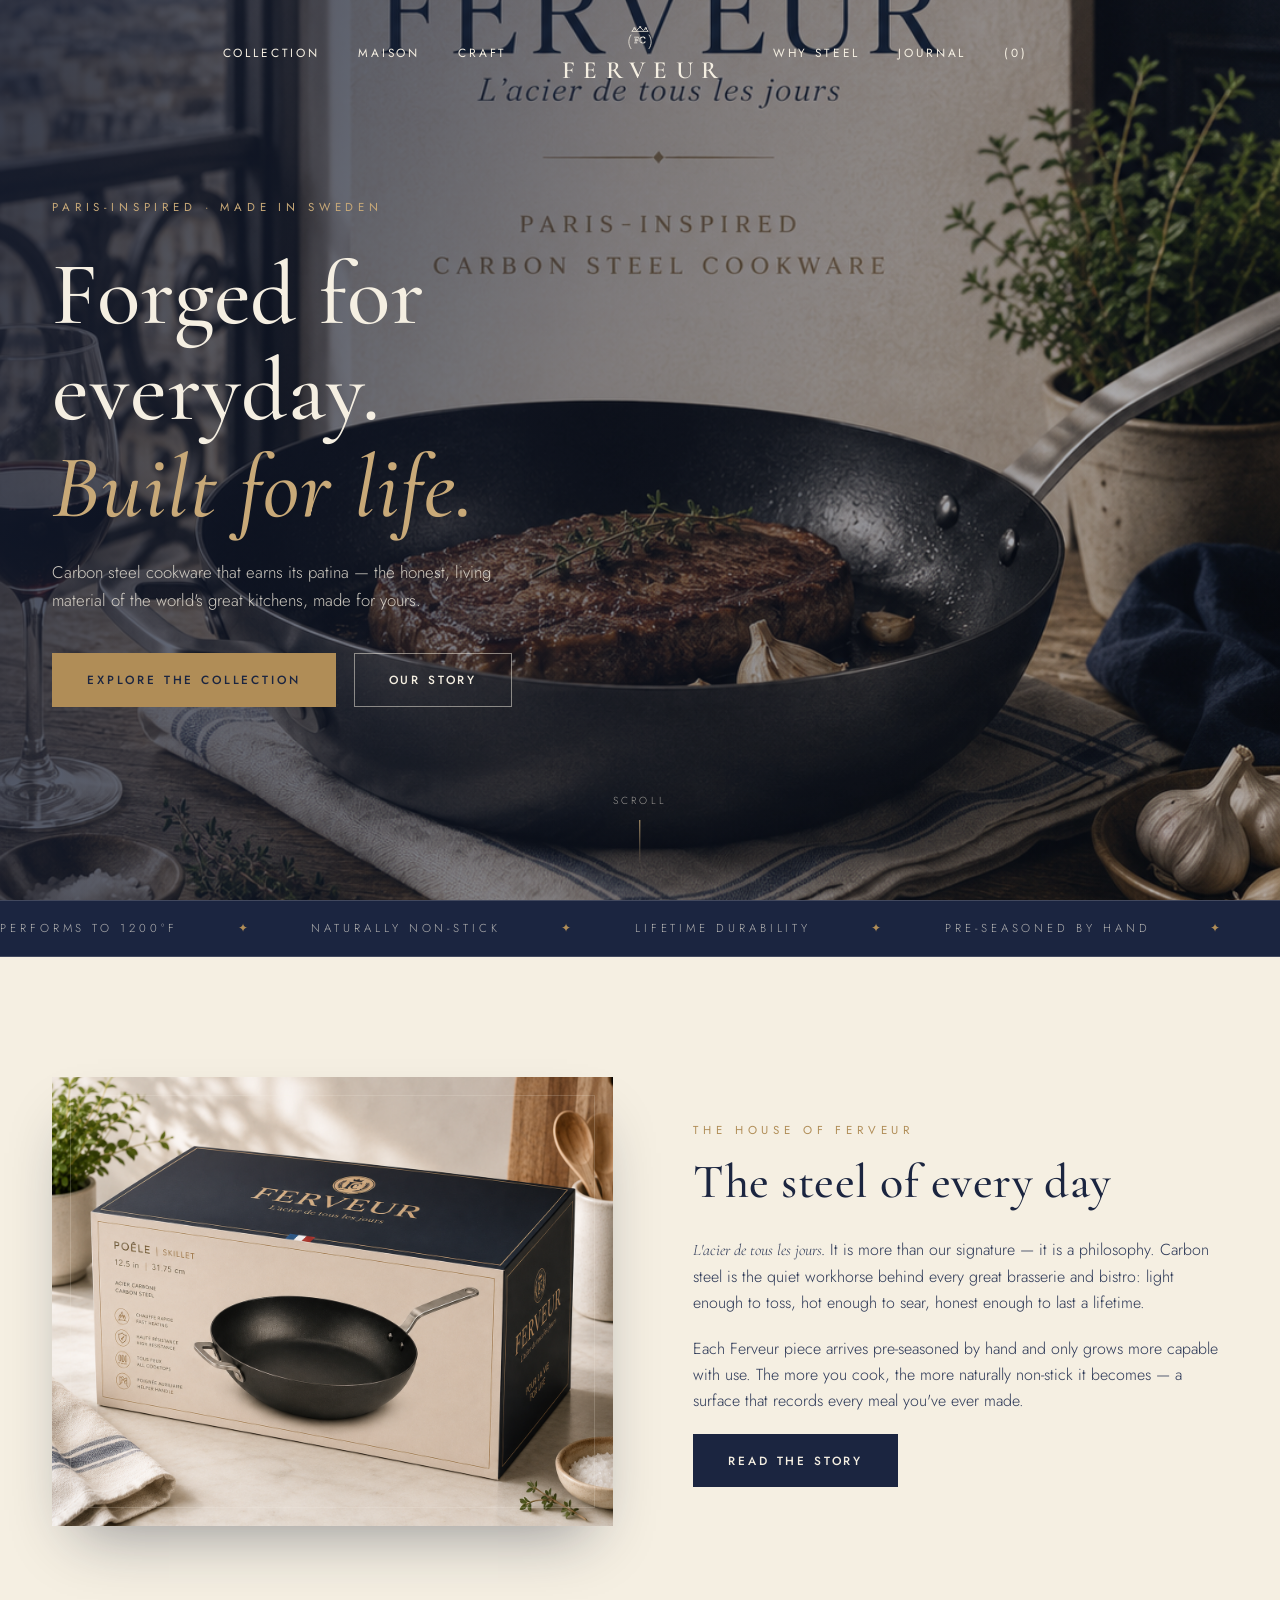
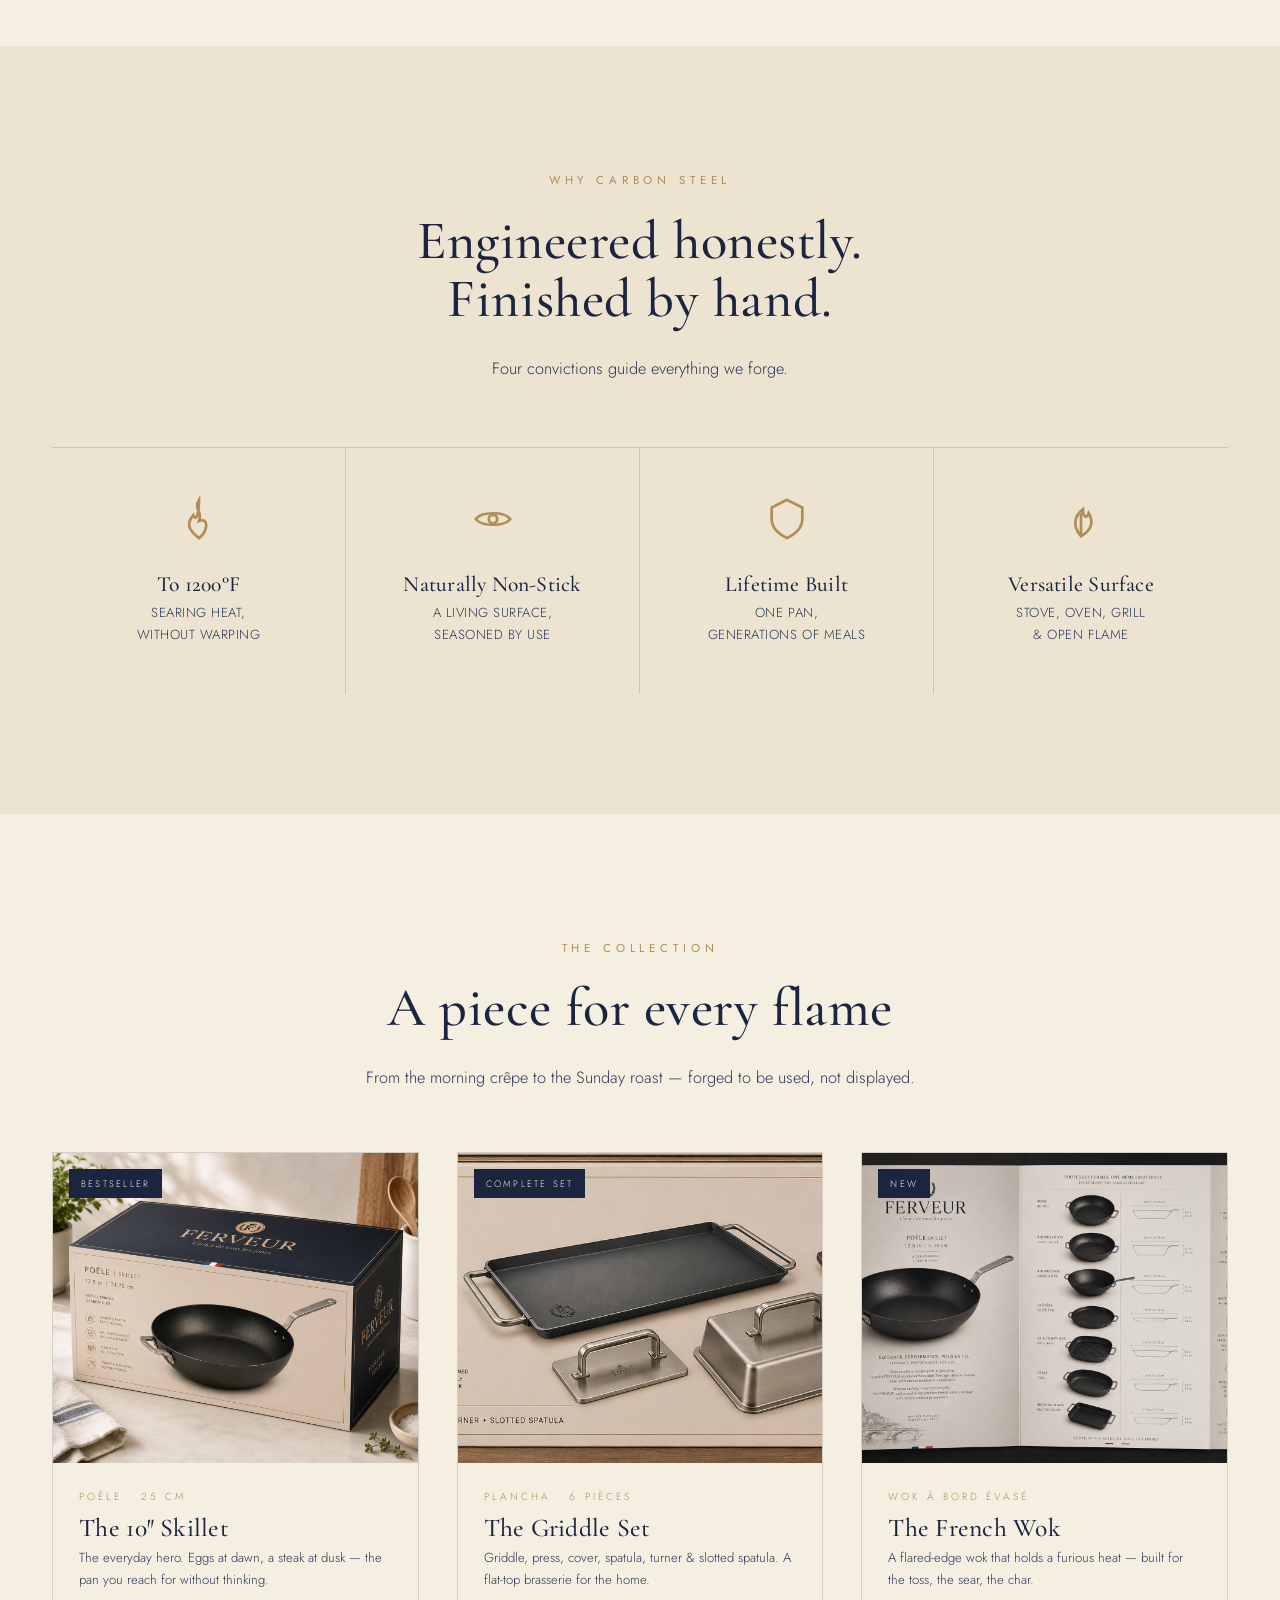
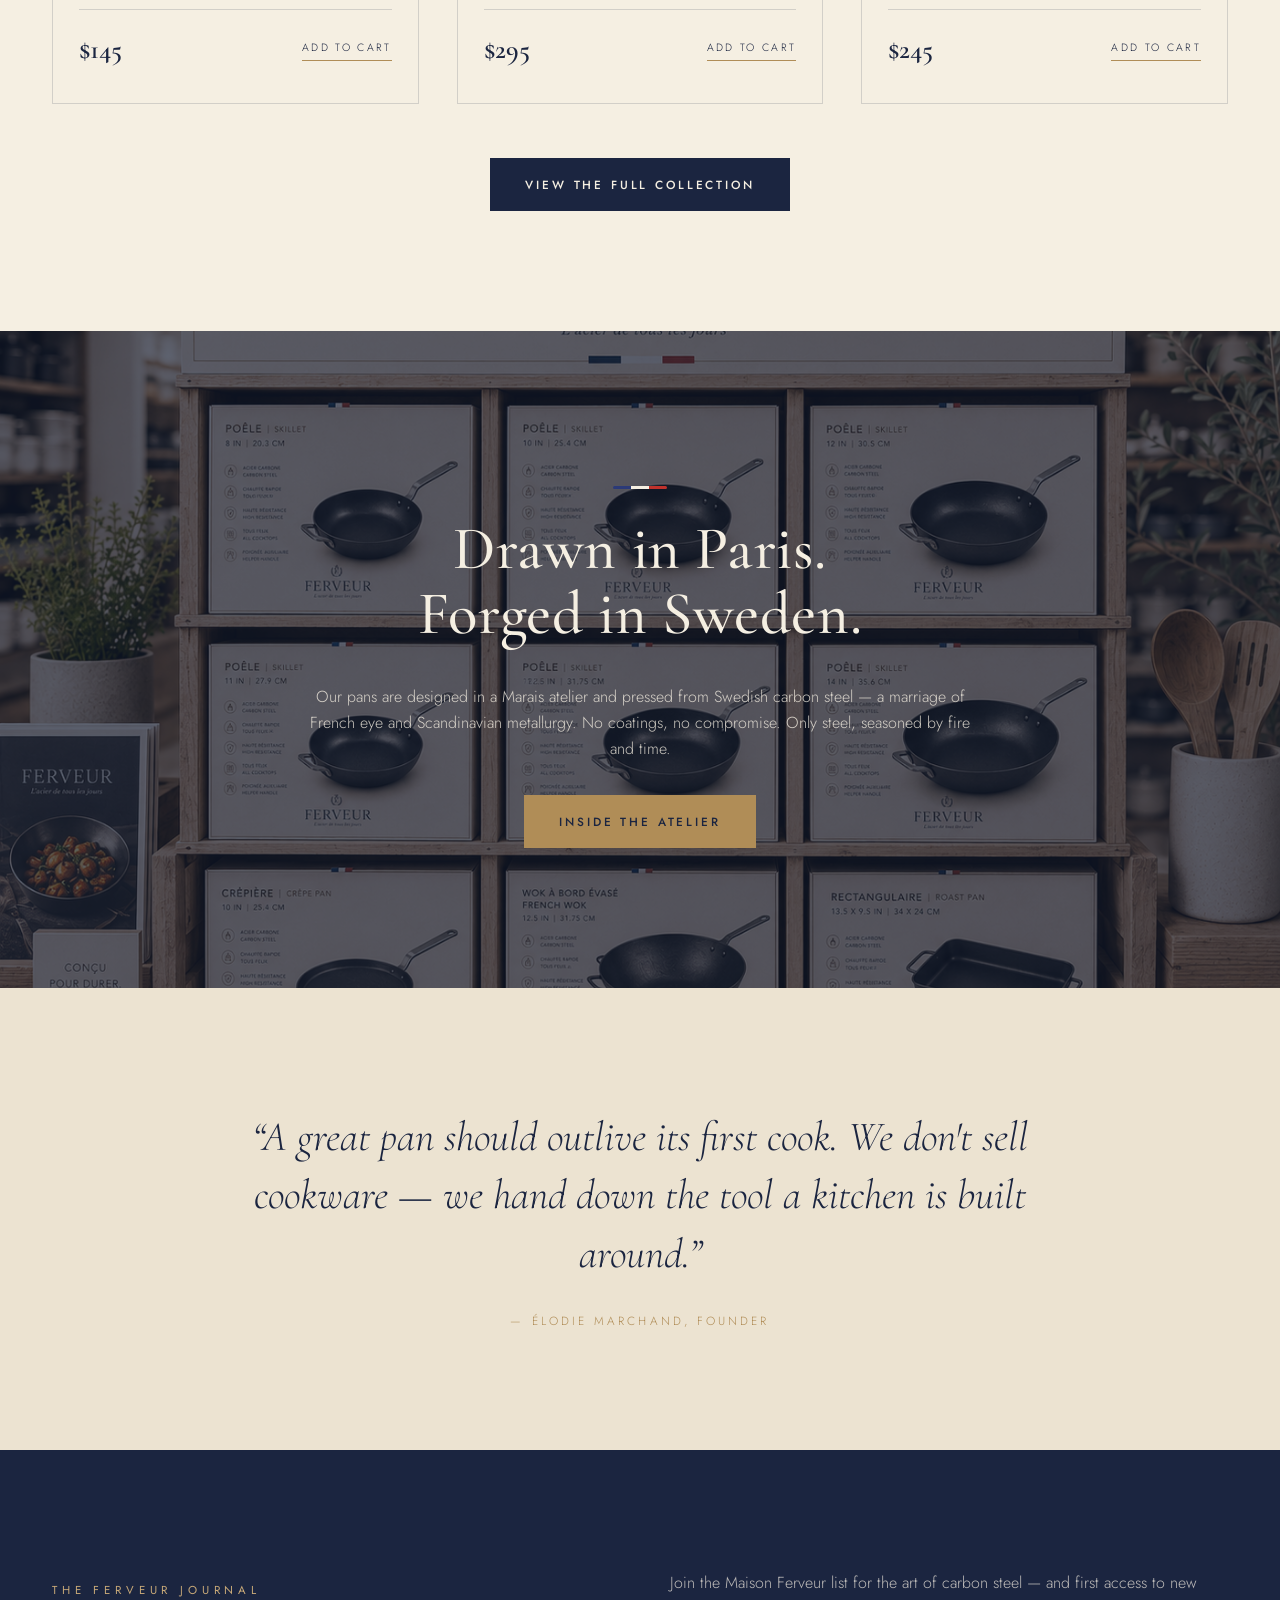
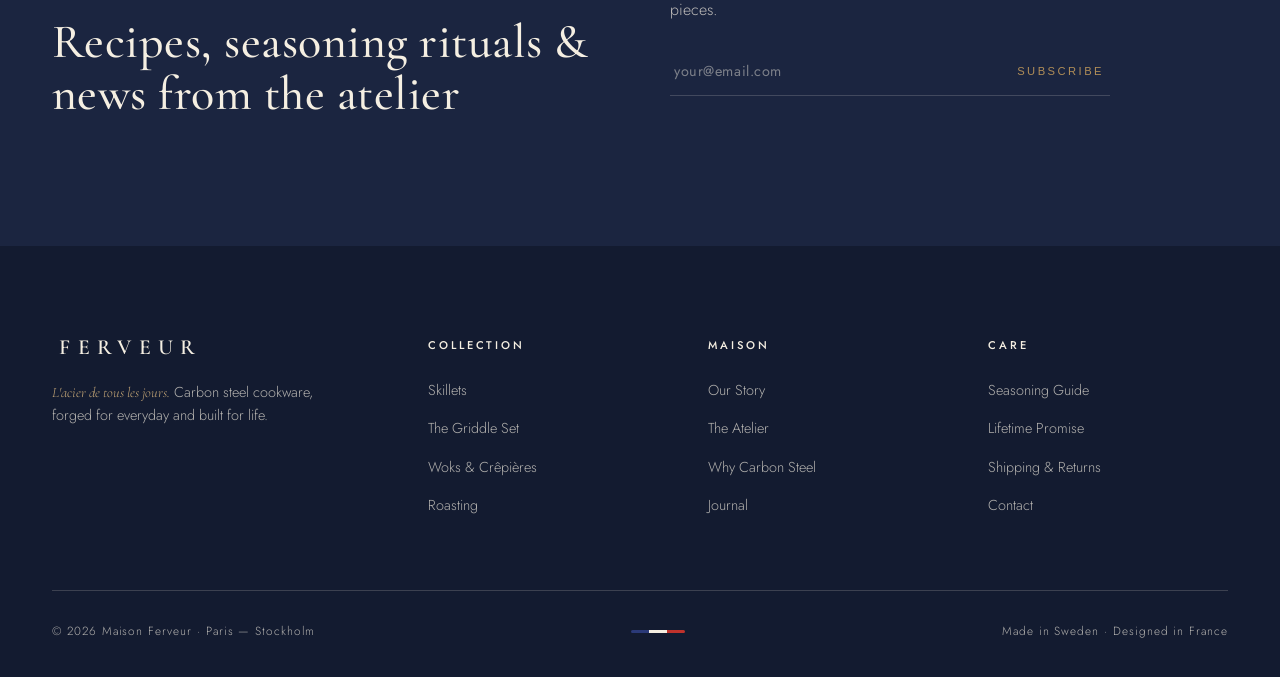
==== index.html @ c8ef3b49 "Build Ferveur luxury carbon steel cookware website Multi-page static site for the Ferveur brand: - H" ====
<!DOCTYPE html>
<html lang="en">
<head>
<meta charset="UTF-8" />
<meta name="viewport" content="width=device-width, initial-scale=1.0" />
<title>FERVEUR — Carbon Steel Cookware | L'acier de tous les jours</title>
<meta name="description" content="FERVEUR — Paris-inspired carbon steel cookware, forged for everyday and built for life. Naturally non-stick, performs to 1200°F, backed by a lifetime." />
<link rel="preconnect" href="https://fonts.googleapis.com" />
<link rel="preconnect" href="https://fonts.gstatic.com" crossorigin />
<link rel="stylesheet" href="assets/css/style.css" />
</head>
<body>

<!-- ===================  NAV  =================== -->
<nav class="nav on-dark">
  <ul class="nav__links left">
    <li><a href="collection.html">Collection</a></li>
    <li><a href="about.html">Maison</a></li>
    <li><a href="index.html#craft">Craft</a></li>
  </ul>
  <button class="burger" aria-label="Menu"><span></span><span></span><span></span></button>
  <a class="nav__center" href="index.html" aria-label="Ferveur home">
    <span class="brand-mark">
      <svg viewBox="0 0 60 60" aria-hidden="true">
        <g fill="none" stroke-width="1.4" class="mono-stroke" stroke="currentColor" stroke-linecap="round" stroke-linejoin="round">
          <path d="M16 16 L20 11 L24 15 L30 9 L36 15 L40 11 L44 16 Z"/>
          <circle cx="20" cy="11" r="1.3" fill="currentColor"/><circle cx="30" cy="9" r="1.3" fill="currentColor"/><circle cx="40" cy="11" r="1.3" fill="currentColor"/>
          <path d="M14 47 C9 40 9 30 14 23 M46 47 C51 40 51 30 46 23"/>
        </g>
        <text x="30" y="37" text-anchor="middle" font-family="Cormorant Garamond, serif" font-size="17" font-weight="600" fill="currentColor" class="mono-stroke" stroke="none">FC</text>
      </svg>
      <span class="brand-mark__word">FERVEUR</span>
    </span>
  </a>
  <ul class="nav__links right">
    <li><a href="index.html#features">Why Steel</a></li>
    <li><a href="index.html#newsletter">Journal</a></li>
    <li><a href="collection.html" data-cart-count>(0)</a></li>
  </ul>
</nav>

<!-- mobile -->
<div class="mobile-menu">
  <a href="collection.html">Collection</a>
  <a href="about.html">Maison</a>
  <a href="index.html#craft">Craft</a>
  <a href="index.html#features">Why Steel</a>
  <a href="index.html#newsletter">Journal</a>
</div>

<!-- ===================  HERO  =================== -->
<header class="hero">
  <div class="hero__media"><img src="assets/img/hero-catalog.png" alt="Ferveur carbon steel skillet searing a steak by a Paris window" /></div>
  <div class="wrap">
    <div class="hero__inner">
      <span class="eyebrow">Paris-inspired · Made in Sweden</span>
      <h1>Forged for everyday.<br/><em>Built for life.</em></h1>
      <p class="hero__lede">Carbon steel cookware that earns its patina — the honest, living material of the world's great kitchens, made for yours.</p>
      <div class="hero__cta">
        <a href="collection.html" class="btn">Explore the Collection</a>
        <a href="about.html" class="btn btn--ghost">Our Story</a>
      </div>
    </div>
  </div>
  <div class="scroll-hint">Scroll<span></span></div>
</header>

<!-- ===================  STRIP  =================== -->
<div class="strip">
  <div class="strip__track">
    <span>Performs to 1200°F</span><span>Naturally non-stick</span><span>Lifetime durability</span><span>Pre-seasoned by hand</span><span>Every flame, every day</span>
    <span>Performs to 1200°F</span><span>Naturally non-stick</span><span>Lifetime durability</span><span>Pre-seasoned by hand</span><span>Every flame, every day</span>
  </div>
</div>

<!-- ===================  INTRO SPLIT  =================== -->
<section class="section">
  <div class="wrap">
    <div class="split">
      <div class="split__media reveal">
        <img src="assets/img/box-skillet.png" alt="Ferveur Poêle skillet in its navy presentation box" />
        <span class="tag-frame"></span>
      </div>
      <div class="split__text reveal d1">
        <span class="eyebrow">The House of Ferveur</span>
        <h2>The steel of every day</h2>
        <p><em class="script">L'acier de tous les jours.</em> It is more than our signature — it is a philosophy. Carbon steel is the quiet workhorse behind every great brasserie and bistro: light enough to toss, hot enough to sear, honest enough to last a lifetime.</p>
        <p>Each Ferveur piece arrives pre-seasoned by hand and only grows more capable with use. The more you cook, the more naturally non-stick it becomes — a surface that records every meal you've ever made.</p>
        <a href="about.html" class="btn btn--dark">Read the Story</a>
      </div>
    </div>
  </div>
</section>

<!-- ===================  FEATURES  =================== -->
<section class="section section--paper2" id="features">
  <div class="wrap">
    <div class="section-head center reveal">
      <span class="eyebrow">Why Carbon Steel</span>
      <h2>Engineered honestly. Finished by hand.</h2>
      <p>Four convictions guide everything we forge.</p>
    </div>
  </div>
  <div class="wrap" style="margin-top:64px;">
    <div class="features reveal d1">
      <div class="feature">
        <svg class="feature__icon" viewBox="0 0 24 24" fill="none" stroke="currentColor" stroke-width="1.4"><path d="M12 2C9 7 14 8 12 13c5-2 5 5 0 9-5-4-7-7-3-12 1 3 3 1 3-8z"/></svg>
        <h4>To 1200°F</h4>
        <p>Searing heat,<br/>without warping</p>
      </div>
      <div class="feature">
        <svg class="feature__icon" viewBox="0 0 24 24" fill="none" stroke="currentColor" stroke-width="1.4"><path d="M3 12c3-4 15-4 18 0-3 4-15 4-18 0z"/><circle cx="12" cy="12" r="2.2"/></svg>
        <h4>Naturally Non-Stick</h4>
        <p>A living surface,<br/>seasoned by use</p>
      </div>
      <div class="feature">
        <svg class="feature__icon" viewBox="0 0 24 24" fill="none" stroke="currentColor" stroke-width="1.4"><path d="M12 2l8 4v6c0 5-4 8-8 10-4-2-8-5-8-10V6z"/></svg>
        <h4>Lifetime Built</h4>
        <p>One pan,<br/>generations of meals</p>
      </div>
      <div class="feature">
        <svg class="feature__icon" viewBox="0 0 24 24" fill="none" stroke="currentColor" stroke-width="1.4"><path d="M12 21c5-3 7-7 4-12-1 3-3 2-3-2-4 3-6 8-1 14z"/><path d="M12 21V9"/></svg>
        <h4>Versatile Surface</h4>
        <p>Stove, oven, grill<br/>& open flame</p>
      </div>
    </div>
  </div>
</section>

<!-- ===================  FEATURED COLLECTION  =================== -->
<section class="section" id="collection">
  <div class="wrap">
    <div class="section-head center reveal">
      <span class="eyebrow">The Collection</span>
      <h2>A piece for every flame</h2>
      <p>From the morning crêpe to the Sunday roast — forged to be used, not displayed.</p>
    </div>
    <div class="grid reveal d1" style="margin-top:60px;">

      <article class="card">
        <div class="card__media"><img src="assets/img/box-skillet.png" alt="Ferveur Poêle skillet" /><span class="card__badge">Bestseller</span></div>
        <div class="card__body">
          <span class="card__fr">Poêle · 25 cm</span>
          <h3>The 10″ Skillet</h3>
          <p class="card__spec">The everyday hero. Eggs at dawn, a steak at dusk — the pan you reach for without thinking.</p>
          <div class="card__foot"><span class="card__price">$145</span><a href="#" class="card__buy" data-buy>Add to Cart</a></div>
        </div>
      </article>

      <article class="card">
        <div class="card__media"><img src="assets/img/griddle-set.jpeg" alt="Ferveur 6-piece carbon steel griddle set" /><span class="card__badge">Complete Set</span></div>
        <div class="card__body">
          <span class="card__fr">Plancha · 6 Pièces</span>
          <h3>The Griddle Set</h3>
          <p class="card__spec">Griddle, press, cover, spatula, turner & slotted spatula. A flat-top brasserie for the home.</p>
          <div class="card__foot"><span class="card__price">$295</span><a href="#" class="card__buy" data-buy>Add to Cart</a></div>
        </div>
      </article>

      <article class="card">
        <div class="card__media"><img src="assets/img/catalog-range.png" alt="Ferveur French wok with flared edge" /><span class="card__badge">New</span></div>
        <div class="card__body">
          <span class="card__fr">Wok à bord évasé</span>
          <h3>The French Wok</h3>
          <p class="card__spec">A flared-edge wok that holds a furious heat — built for the toss, the sear, the char.</p>
          <div class="card__foot"><span class="card__price">$245</span><a href="#" class="card__buy" data-buy>Add to Cart</a></div>
        </div>
      </article>

    </div>
    <div style="text-align:center; margin-top:54px;" class="reveal d2">
      <a href="collection.html" class="btn btn--dark">View the Full Collection</a>
    </div>
  </div>
</section>

<!-- ===================  CRAFT BANNER  =================== -->
<section class="banner" id="craft">
  <img src="assets/img/display-wall.png" alt="A wall of Ferveur cookware in its boxes" />
  <div class="banner__inner reveal">
    <span class="tricolor"><i></i><i></i><i></i></span>
    <h2>Drawn in Paris.<br/>Forged in Sweden.</h2>
    <p>Our pans are designed in a Marais atelier and pressed from Swedish carbon steel — a marriage of French eye and Scandinavian metallurgy. No coatings, no compromise. Only steel, seasoned by fire and time.</p>
    <a href="about.html" class="btn">Inside the Atelier</a>
  </div>
</section>

<!-- ===================  QUOTE  =================== -->
<section class="section section--paper2">
  <div class="wrap">
    <div class="quote reveal">
      <p>“A great pan should outlive its first cook. We don't sell cookware — we hand down the tool a kitchen is built around.”</p>
      <cite>— Élodie Marchand, Founder</cite>
    </div>
  </div>
</section>

<!-- ===================  NEWSLETTER  =================== -->
<section class="section section--ink" id="newsletter">
  <div class="wrap">
    <div class="news">
      <div class="reveal">
        <span class="eyebrow">The Ferveur Journal</span>
        <h2 style="font-size:clamp(2rem,4vw,3rem); margin-top:.3em;">Recipes, seasoning rituals & news from the atelier</h2>
      </div>
      <div class="reveal d1">
        <p style="color:rgba(245,239,226,.74);">Join the Maison Ferveur list for the art of carbon steel — and first access to new pieces.</p>
        <form>
          <input type="email" placeholder="your@email.com" aria-label="Email address" />
          <button type="submit">Subscribe</button>
        </form>
        <p class="ok"></p>
      </div>
    </div>
  </div>
</section>

<!-- ===================  FOOTER  =================== -->
<footer class="footer">
  <div class="wrap">
    <div class="footer__top">
      <div class="footer__brand">
        <span class="brand-mark" style="align-items:flex-start;">
          <span class="brand-mark__word">FERVEUR</span>
        </span>
        <p><em class="script" style="color:var(--gold-soft);">L'acier de tous les jours.</em> Carbon steel cookware, forged for everyday and built for life.</p>
      </div>
      <div>
        <h5>Collection</h5>
        <ul>
          <li><a href="collection.html">Skillets</a></li>
          <li><a href="collection.html">The Griddle Set</a></li>
          <li><a href="collection.html">Woks & Crêpières</a></li>
          <li><a href="collection.html">Roasting</a></li>
        </ul>
      </div>
      <div>
        <h5>Maison</h5>
        <ul>
          <li><a href="about.html">Our Story</a></li>
          <li><a href="about.html#craft">The Atelier</a></li>
          <li><a href="index.html#features">Why Carbon Steel</a></li>
          <li><a href="index.html#newsletter">Journal</a></li>
        </ul>
      </div>
      <div>
        <h5>Care</h5>
        <ul>
          <li><a href="about.html#care">Seasoning Guide</a></li>
          <li><a href="#">Lifetime Promise</a></li>
          <li><a href="#">Shipping & Returns</a></li>
          <li><a href="#">Contact</a></li>
        </ul>
      </div>
    </div>
    <div class="footer__bottom">
      <p>© 2026 Maison Ferveur · Paris — Stockholm</p>
      <span class="tricolor"><i></i><i></i><i></i></span>
      <p>Made in Sweden · Designed in France</p>
    </div>
  </div>
</footer>

<script src="assets/js/main.js"></script>
</body>
</html>
---- assets/css/style.css ----
/* =========================================================
   FERVEUR — Carbon Steel Cookware
   "L'acier de tous les jours"
   ========================================================= */

@import url('https://fonts.googleapis.com/css2?family=Cormorant+Garamond:ital,wght@0,400;0,500;0,600;1,400;1,500&family=Jost:wght@300;400;500;600&display=swap');

:root{
  --ink:        #1b2540;   /* deep french navy            */
  --ink-deep:   #131b30;   /* near-black navy             */
  --ink-soft:   #2b3756;
  --paper:      #f5efe2;   /* warm cream                  */
  --paper-2:    #ece3d1;   /* deeper cream                */
  --paper-3:    #e3d8c2;
  --gold:       #b08d57;   /* brushed brass               */
  --gold-soft:  #c8a978;
  --line:       rgba(27,37,64,.16);
  --line-light: rgba(245,239,226,.18);
  --fr-blue:    #2b3a78;
  --fr-red:     #c0322c;
  --shadow:     0 30px 60px -25px rgba(19,27,48,.45);

  --serif: 'Cormorant Garamond', Georgia, serif;
  --sans:  'Jost', 'Helvetica Neue', Arial, sans-serif;

  --wrap: 1240px;
  --ease: cubic-bezier(.22,.61,.36,1);
}

*{ box-sizing:border-box; margin:0; padding:0; }
html{ scroll-behavior:smooth; -webkit-font-smoothing:antialiased; }
body{
  font-family:var(--sans);
  color:var(--ink);
  background:var(--paper);
  line-height:1.65;
  font-weight:300;
  overflow-x:hidden;
}
img{ display:block; max-width:100%; }
a{ color:inherit; text-decoration:none; }

.wrap{ width:100%; max-width:var(--wrap); margin:0 auto; padding:0 32px; }

/* ---------- Type ---------- */
h1,h2,h3,h4{ font-family:var(--serif); font-weight:500; line-height:1.08; letter-spacing:.01em; }
.eyebrow{
  font-family:var(--sans);
  font-size:.72rem;
  letter-spacing:.42em;
  text-transform:uppercase;
  font-weight:400;
  color:var(--gold);
  display:inline-block;
}
.script{ font-style:italic; font-family:var(--serif); }

/* tricolor rule */
.tricolor{ display:inline-flex; height:3px; width:54px; border-radius:2px; overflow:hidden; }
.tricolor i{ flex:1; }
.tricolor i:nth-child(1){ background:var(--fr-blue); }
.tricolor i:nth-child(2){ background:#f5efe2; }
.tricolor i:nth-child(3){ background:var(--fr-red); }

/* ====================  NAV  ==================== */
.nav{
  position:fixed; inset:0 0 auto 0; z-index:100;
  display:flex; align-items:center; justify-content:space-between;
  padding:22px 40px;
  transition:background .5s var(--ease), padding .5s var(--ease), box-shadow .5s var(--ease);
}
.nav.scrolled{
  background:rgba(245,239,226,.92);
  backdrop-filter:saturate(140%) blur(14px);
  padding:14px 40px;
  box-shadow:0 1px 0 var(--line);
}
.nav__links{ display:flex; gap:38px; list-style:none; flex:1; }
.nav__links.left{ justify-content:flex-end; padding-right:46px; }
.nav__links.right{ justify-content:flex-start; padding-left:46px; }
.nav__links a{
  font-size:.74rem; letter-spacing:.24em; text-transform:uppercase; font-weight:400;
  position:relative; padding:6px 0; color:var(--ink); transition:color .3s;
}
.nav.on-dark .nav__links a, .nav.on-dark .brand-mark__word, .nav.on-dark .nav__tag,
.nav.on-dark .burger span{ color:var(--paper); }
.nav.on-dark .brand-mark__word{ color:var(--paper); }
.nav.on-dark.scrolled .nav__links a,
.nav.on-dark.scrolled .brand-mark__word,
.nav.on-dark.scrolled .burger span{ color:var(--ink); }
.nav__links a::after{
  content:''; position:absolute; left:0; bottom:0; height:1px; width:0; background:var(--gold);
  transition:width .4s var(--ease);
}
.nav__links a:hover::after, .nav__links a.active::after{ width:100%; }

.nav__center{ text-align:center; }
.burger{ display:none; background:none; border:0; cursor:pointer; flex-direction:column; gap:5px; }
.burger span{ width:26px; height:1.5px; background:var(--ink); transition:.3s; }

/* brand monogram lockup */
.brand-mark{ display:inline-flex; flex-direction:column; align-items:center; gap:2px; }
.brand-mark svg{ width:34px; height:34px; }
.nav.on-dark .brand-mark svg .mono-stroke{ stroke:var(--paper); }
.nav.on-dark.scrolled .brand-mark svg .mono-stroke{ stroke:var(--ink); }
.brand-mark__word{
  font-family:var(--serif); font-size:1.55rem; letter-spacing:.34em; font-weight:600;
  text-indent:.34em; color:var(--ink); line-height:1;
}
.brand-mark__tag{ font-style:italic; font-family:var(--serif); font-size:.78rem; color:var(--gold); }

/* ====================  HERO  ==================== */
.hero{
  position:relative; min-height:100vh; display:flex; align-items:center;
  background:var(--ink-deep);
  overflow:hidden;
}
.hero__media{ position:absolute; inset:0; }
.hero__media img{ width:100%; height:100%; object-fit:cover; opacity:.9; }
.hero__media::after{
  content:''; position:absolute; inset:0;
  background:linear-gradient(105deg, rgba(19,27,48,.82) 0%, rgba(19,27,48,.45) 45%, rgba(19,27,48,.15) 100%);
}
.hero__inner{ position:relative; z-index:2; color:var(--paper); max-width:640px; }
.hero__inner .eyebrow{ color:var(--gold-soft); }
.hero h1{
  font-size:clamp(3rem, 7vw, 6rem);
  color:var(--paper); margin:.3em 0 .25em; font-weight:500;
}
.hero h1 em{ color:var(--gold-soft); }
.hero__lede{ font-size:1.05rem; max-width:480px; color:rgba(245,239,226,.82); margin-bottom:2.4rem; }
.hero__cta{ display:flex; gap:18px; flex-wrap:wrap; align-items:center; }

/* buttons */
.btn{
  font-family:var(--sans); font-size:.74rem; letter-spacing:.24em; text-transform:uppercase;
  padding:16px 34px; border:1px solid var(--gold); color:var(--ink); background:var(--gold);
  cursor:pointer; transition:.4s var(--ease); display:inline-block; font-weight:500;
}
.btn:hover{ background:transparent; color:var(--gold); }
.btn--ghost{ background:transparent; color:var(--paper); border-color:rgba(245,239,226,.5); }
.btn--ghost:hover{ border-color:var(--gold-soft); color:var(--gold-soft); }
.btn--dark{ background:var(--ink); border-color:var(--ink); color:var(--paper); }
.btn--dark:hover{ background:transparent; color:var(--ink); }

.scroll-hint{
  position:absolute; bottom:34px; left:50%; transform:translateX(-50%); z-index:3;
  color:rgba(245,239,226,.6); font-size:.64rem; letter-spacing:.3em; text-transform:uppercase;
  display:flex; flex-direction:column; align-items:center; gap:10px;
}
.scroll-hint span{ width:1px; height:46px; background:linear-gradient(var(--gold-soft), transparent); animation:drop 2.2s infinite; }
@keyframes drop{ 0%{ transform:scaleY(0); transform-origin:top; } 50%{ transform:scaleY(1); transform-origin:top; } 51%{ transform-origin:bottom; } 100%{ transform:scaleY(0); transform-origin:bottom; } }

/* ====================  MARQUEE STRIP  ==================== */
.strip{
  background:var(--ink); color:var(--paper-2); padding:18px 0; overflow:hidden;
  border-top:1px solid var(--line-light); border-bottom:1px solid var(--line-light);
}
.strip__track{ display:flex; gap:60px; white-space:nowrap; animation:slide 38s linear infinite; }
.strip__track span{ font-size:.72rem; letter-spacing:.34em; text-transform:uppercase; color:rgba(245,239,226,.7); display:inline-flex; align-items:center; gap:60px; }
.strip__track span::after{ content:'✦'; color:var(--gold); }
@keyframes slide{ to{ transform:translateX(-50%); } }

/* ====================  SECTION SHELL  ==================== */
.section{ padding:120px 0; }
.section--paper2{ background:var(--paper-2); }
.section--ink{ background:var(--ink); color:var(--paper); }
.section--ink .eyebrow{ color:var(--gold-soft); }
.section--ink h2{ color:var(--paper); }
.section-head{ max-width:620px; }
.section-head.center{ margin:0 auto; text-align:center; }
.section-head h2{ font-size:clamp(2.2rem,4.4vw,3.4rem); margin:.35em 0 .5em; }
.section-head p{ color:var(--ink-soft); font-size:1.02rem; }
.section--ink .section-head p{ color:rgba(245,239,226,.72); }

/* ====================  INTRO SPLIT  ==================== */
.split{ display:grid; grid-template-columns:1.05fr 1fr; gap:80px; align-items:center; }
.split__media{ position:relative; }
.split__media img{ width:100%; box-shadow:var(--shadow); }
.split__media .tag-frame{ position:absolute; inset:18px; border:1px solid var(--line-light); pointer-events:none; }
.split--rev{ grid-template-columns:1fr 1.05fr; }
.split--rev .split__text{ order:2; }
.split__text h2{ font-size:clamp(2rem,4vw,3rem); margin:.3em 0 .6em; }
.split__text p{ margin-bottom:1.2rem; color:var(--ink-soft); }
.section--ink .split__text p{ color:rgba(245,239,226,.74); }
.signature{ font-family:var(--serif); font-style:italic; font-size:1.5rem; color:var(--gold); margin-top:.4rem; }

/* ====================  FEATURES  ==================== */
.features{ display:grid; grid-template-columns:repeat(4,1fr); gap:0; border-top:1px solid var(--line); }
.feature{ padding:48px 28px; text-align:center; border-right:1px solid var(--line); }
.feature:last-child{ border-right:0; }
.feature__icon{ width:46px; height:46px; margin:0 auto 22px; color:var(--gold); }
.feature h4{ font-size:1.35rem; margin-bottom:.4rem; }
.feature p{ font-size:.82rem; letter-spacing:.04em; color:var(--ink-soft); text-transform:uppercase; }

/* ====================  COLLECTION GRID  ==================== */
.grid{ display:grid; grid-template-columns:repeat(3,1fr); gap:38px; }
.card{
  background:var(--paper); border:1px solid var(--line);
  display:flex; flex-direction:column; transition:transform .5s var(--ease), box-shadow .5s var(--ease);
}
.card:hover{ transform:translateY(-8px); box-shadow:var(--shadow); }
.card__media{ position:relative; aspect-ratio:4/3.4; overflow:hidden; background:var(--ink-deep); }
.card__media img{ width:100%; height:100%; object-fit:cover; transition:transform 1.1s var(--ease); }
.card:hover .card__media img{ transform:scale(1.06); }
.card__badge{
  position:absolute; top:16px; left:16px; background:var(--ink); color:var(--paper);
  font-size:.58rem; letter-spacing:.24em; text-transform:uppercase; padding:7px 12px;
}
.card__body{ padding:26px 26px 30px; display:flex; flex-direction:column; flex:1; }
.card__fr{ font-size:.64rem; letter-spacing:.3em; text-transform:uppercase; color:var(--gold); margin-bottom:8px; }
.card__body h3{ font-size:1.6rem; margin-bottom:6px; }
.card__spec{ font-size:.82rem; color:var(--ink-soft); margin-bottom:18px; flex:1; }
.card__foot{ display:flex; align-items:center; justify-content:space-between; padding-top:18px; border-top:1px solid var(--line); }
.card__price{ font-family:var(--serif); font-size:1.7rem; font-weight:600; }
.card__buy{
  font-size:.66rem; letter-spacing:.22em; text-transform:uppercase; color:var(--ink);
  border-bottom:1px solid var(--gold); padding-bottom:4px; transition:.3s;
}
.card__buy:hover{ color:var(--gold); }

/* ====================  BANNER / CTA  ==================== */
.banner{
  position:relative; padding:140px 0; text-align:center; color:var(--paper);
  background:var(--ink-deep); overflow:hidden;
}
.banner img{ position:absolute; inset:0; width:100%; height:100%; object-fit:cover; opacity:.32; }
.banner__inner{ position:relative; z-index:2; max-width:680px; margin:0 auto; }
.banner h2{ font-size:clamp(2.4rem,5vw,3.8rem); color:var(--paper); margin:.3em 0 .6em; }
.banner p{ color:rgba(245,239,226,.8); margin-bottom:2rem; }

/* ====================  STORY TIMELINE  ==================== */
.timeline{ display:grid; grid-template-columns:repeat(3,1fr); gap:50px; margin-top:60px; }
.tl{ position:relative; padding-top:34px; border-top:1px solid var(--line); }
.section--ink .tl{ border-top-color:var(--line-light); }
.tl__year{ font-family:var(--serif); font-size:2.6rem; color:var(--gold); line-height:1; margin-bottom:.4rem; }
.tl h4{ font-size:1.3rem; margin-bottom:.5rem; }
.tl p{ font-size:.92rem; color:var(--ink-soft); }
.section--ink .tl p{ color:rgba(245,239,226,.72); }

/* ====================  QUOTE  ==================== */
.quote{ text-align:center; max-width:860px; margin:0 auto; }
.quote p{ font-family:var(--serif); font-style:italic; font-size:clamp(1.6rem,3.4vw,2.6rem); line-height:1.4; color:var(--ink); }
.quote cite{ display:block; margin-top:28px; font-style:normal; font-family:var(--sans); font-size:.74rem; letter-spacing:.26em; text-transform:uppercase; color:var(--gold); }

/* ====================  NEWSLETTER  ==================== */
.news{ display:grid; grid-template-columns:1fr 1fr; gap:60px; align-items:center; }
.news form{ display:flex; gap:0; margin-top:24px; max-width:440px; border-bottom:1px solid var(--line-light); }
.news input{
  flex:1; background:transparent; border:0; padding:14px 4px; color:var(--paper);
  font-family:var(--sans); font-size:.9rem; letter-spacing:.04em;
}
.news input::placeholder{ color:rgba(245,239,226,.45); }
.news input:focus{ outline:none; }
.news button{ background:none; border:0; color:var(--gold); cursor:pointer; font-size:.7rem; letter-spacing:.22em; text-transform:uppercase; padding:0 6px; }
.news .ok{ color:var(--gold-soft); font-size:.84rem; margin-top:14px; min-height:1.2em; }

/* ====================  FOOTER  ==================== */
.footer{ background:var(--ink-deep); color:rgba(245,239,226,.7); padding:90px 0 36px; }
.footer__top{ display:grid; grid-template-columns:1.4fr 1fr 1fr 1fr; gap:40px; padding-bottom:60px; border-bottom:1px solid var(--line-light); }
.footer h5{ font-family:var(--sans); font-size:.7rem; letter-spacing:.26em; text-transform:uppercase; color:var(--paper); margin-bottom:22px; font-weight:500; }
.footer ul{ list-style:none; }
.footer ul li{ margin-bottom:12px; }
.footer ul a{ font-size:.9rem; transition:color .3s; }
.footer ul a:hover{ color:var(--gold-soft); }
.footer__brand .brand-mark__word{ color:var(--paper); font-size:1.35rem; }
.footer__brand p{ font-size:.9rem; max-width:280px; margin-top:18px; }
.footer__brand .brand-mark svg .mono-stroke{ stroke:var(--paper); }
.footer__bottom{ display:flex; justify-content:space-between; align-items:center; padding-top:30px; flex-wrap:wrap; gap:16px; }
.footer__bottom p{ font-size:.74rem; letter-spacing:.08em; }
.footer__bottom .tricolor{ margin:0 auto; }

/* ====================  PAGE HEADER (interior pages)  ==================== */
.page-head{
  position:relative; padding:200px 0 90px; text-align:center; color:var(--paper);
  background:var(--ink-deep); overflow:hidden;
}
.page-head img{ position:absolute; inset:0; width:100%; height:100%; object-fit:cover; opacity:.34; }
.page-head__inner{ position:relative; z-index:2; }
.page-head h1{ font-size:clamp(2.6rem,6vw,4.6rem); color:var(--paper); margin:.25em 0; }
.page-head p{ max-width:560px; margin:0 auto; color:rgba(245,239,226,.78); }

/* ====================  REVEAL  ==================== */
.reveal{ opacity:0; transform:translateY(30px); transition:opacity 1s var(--ease), transform 1s var(--ease); }
.reveal.in{ opacity:1; transform:none; }
.reveal.d1{ transition-delay:.1s; } .reveal.d2{ transition-delay:.2s; }
.reveal.d3{ transition-delay:.3s; } .reveal.d4{ transition-delay:.4s; }

/* ====================  RESPONSIVE  ==================== */
@media (max-width:980px){
  .split, .split--rev{ grid-template-columns:1fr; gap:44px; }
  .split--rev .split__text{ order:0; }
  .grid{ grid-template-columns:repeat(2,1fr); }
  .features{ grid-template-columns:repeat(2,1fr); }
  .feature:nth-child(2){ border-right:0; }
  .feature{ border-bottom:1px solid var(--line); }
  .timeline{ grid-template-columns:1fr; gap:36px; }
  .news{ grid-template-columns:1fr; gap:30px; }
  .footer__top{ grid-template-columns:1fr 1fr; gap:36px; }
}
@media (max-width:720px){
  .wrap{ padding:0 22px; }
  .nav{ padding:18px 22px; }
  .nav.scrolled{ padding:14px 22px; }
  .nav__links{ display:none; }
  .burger{ display:flex; }
  .nav__center{ flex:1; text-align:left; }
  .brand-mark{ align-items:flex-start; }
  .nav__actions{ display:none; }
  /* mobile menu */
  .mobile-menu{
    position:fixed; inset:0; z-index:99; background:var(--ink-deep); color:var(--paper);
    display:flex; flex-direction:column; align-items:center; justify-content:center; gap:28px;
    transform:translateY(-100%); transition:transform .55s var(--ease);
  }
  .mobile-menu.open{ transform:none; }
  .mobile-menu a{ font-family:var(--serif); font-size:2rem; }
  .section{ padding:80px 0; }
  .grid{ grid-template-columns:1fr; }
  .footer__top{ grid-template-columns:1fr; }
  .hero__cta{ flex-direction:column; align-items:flex-start; }
  .hero__cta .btn{ width:100%; text-align:center; }
}
.mobile-menu{ display:none; }
@media (max-width:720px){ .mobile-menu{ display:flex; } }
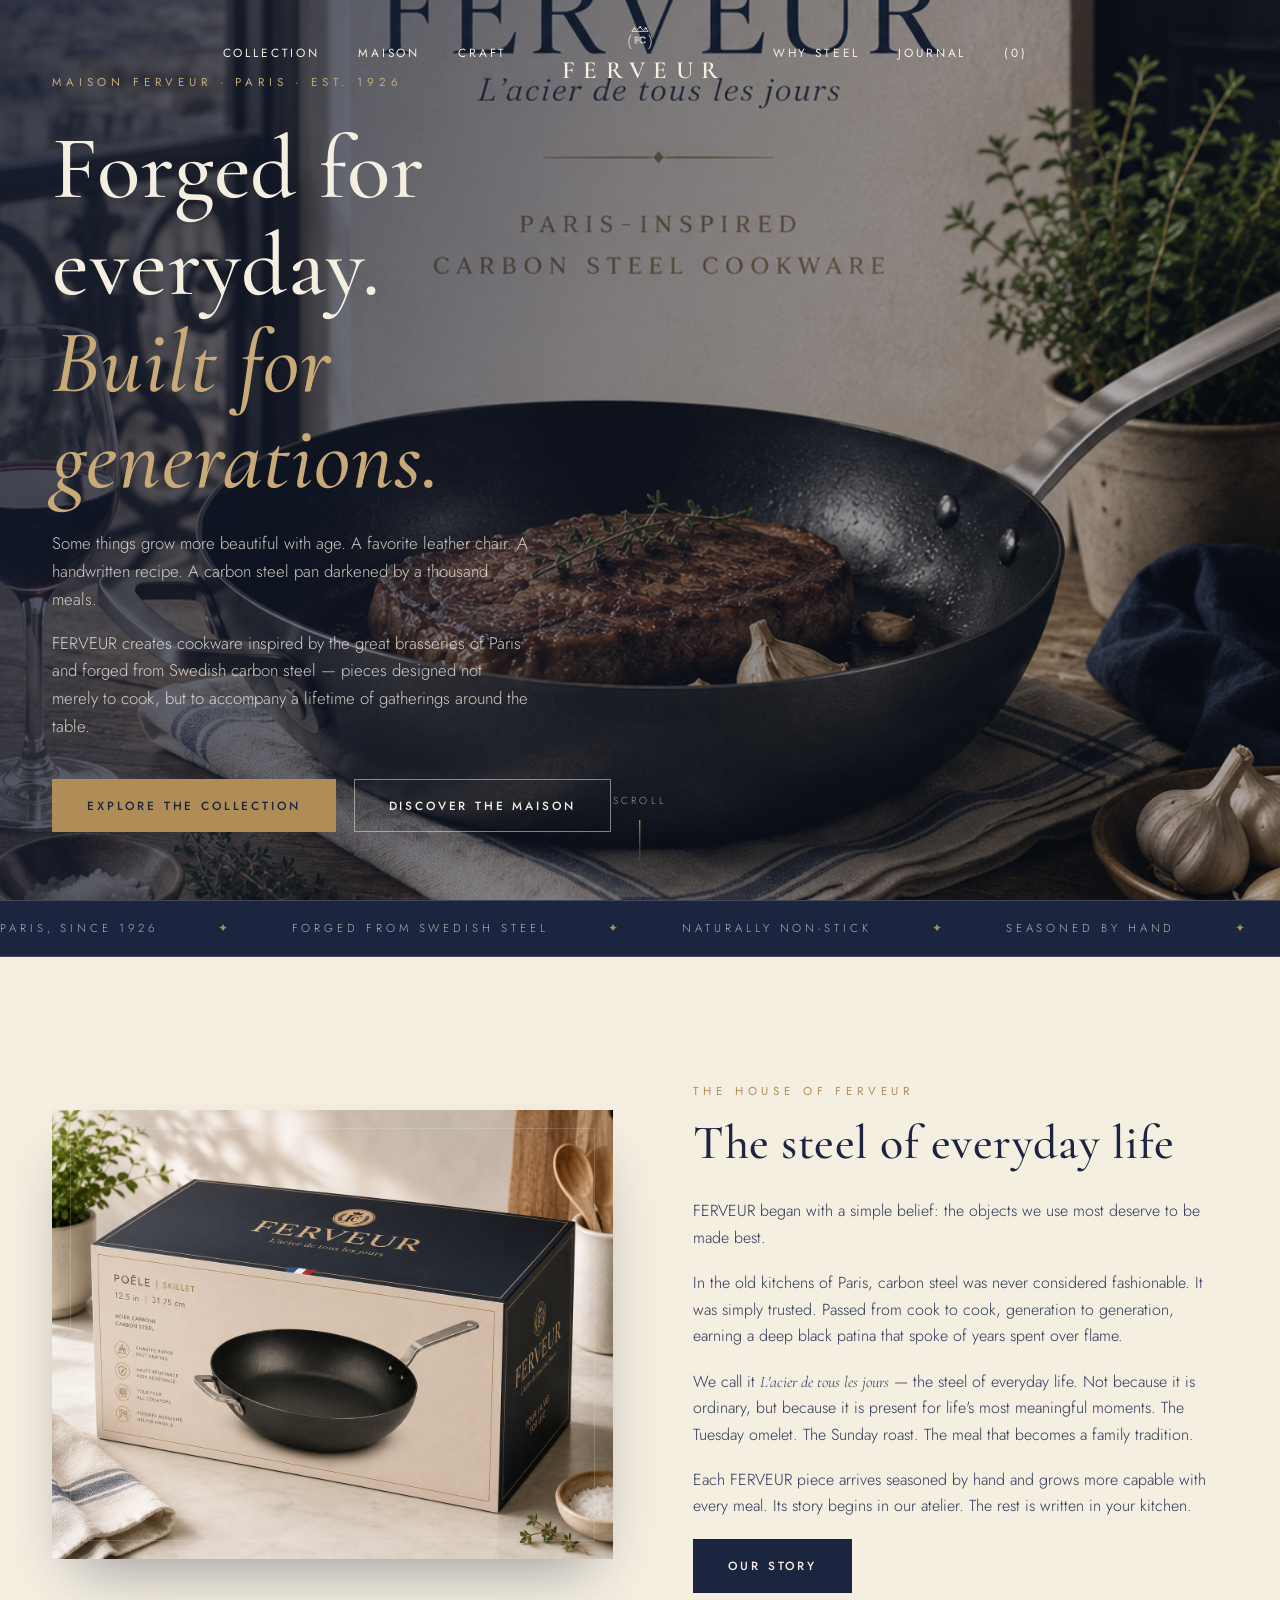
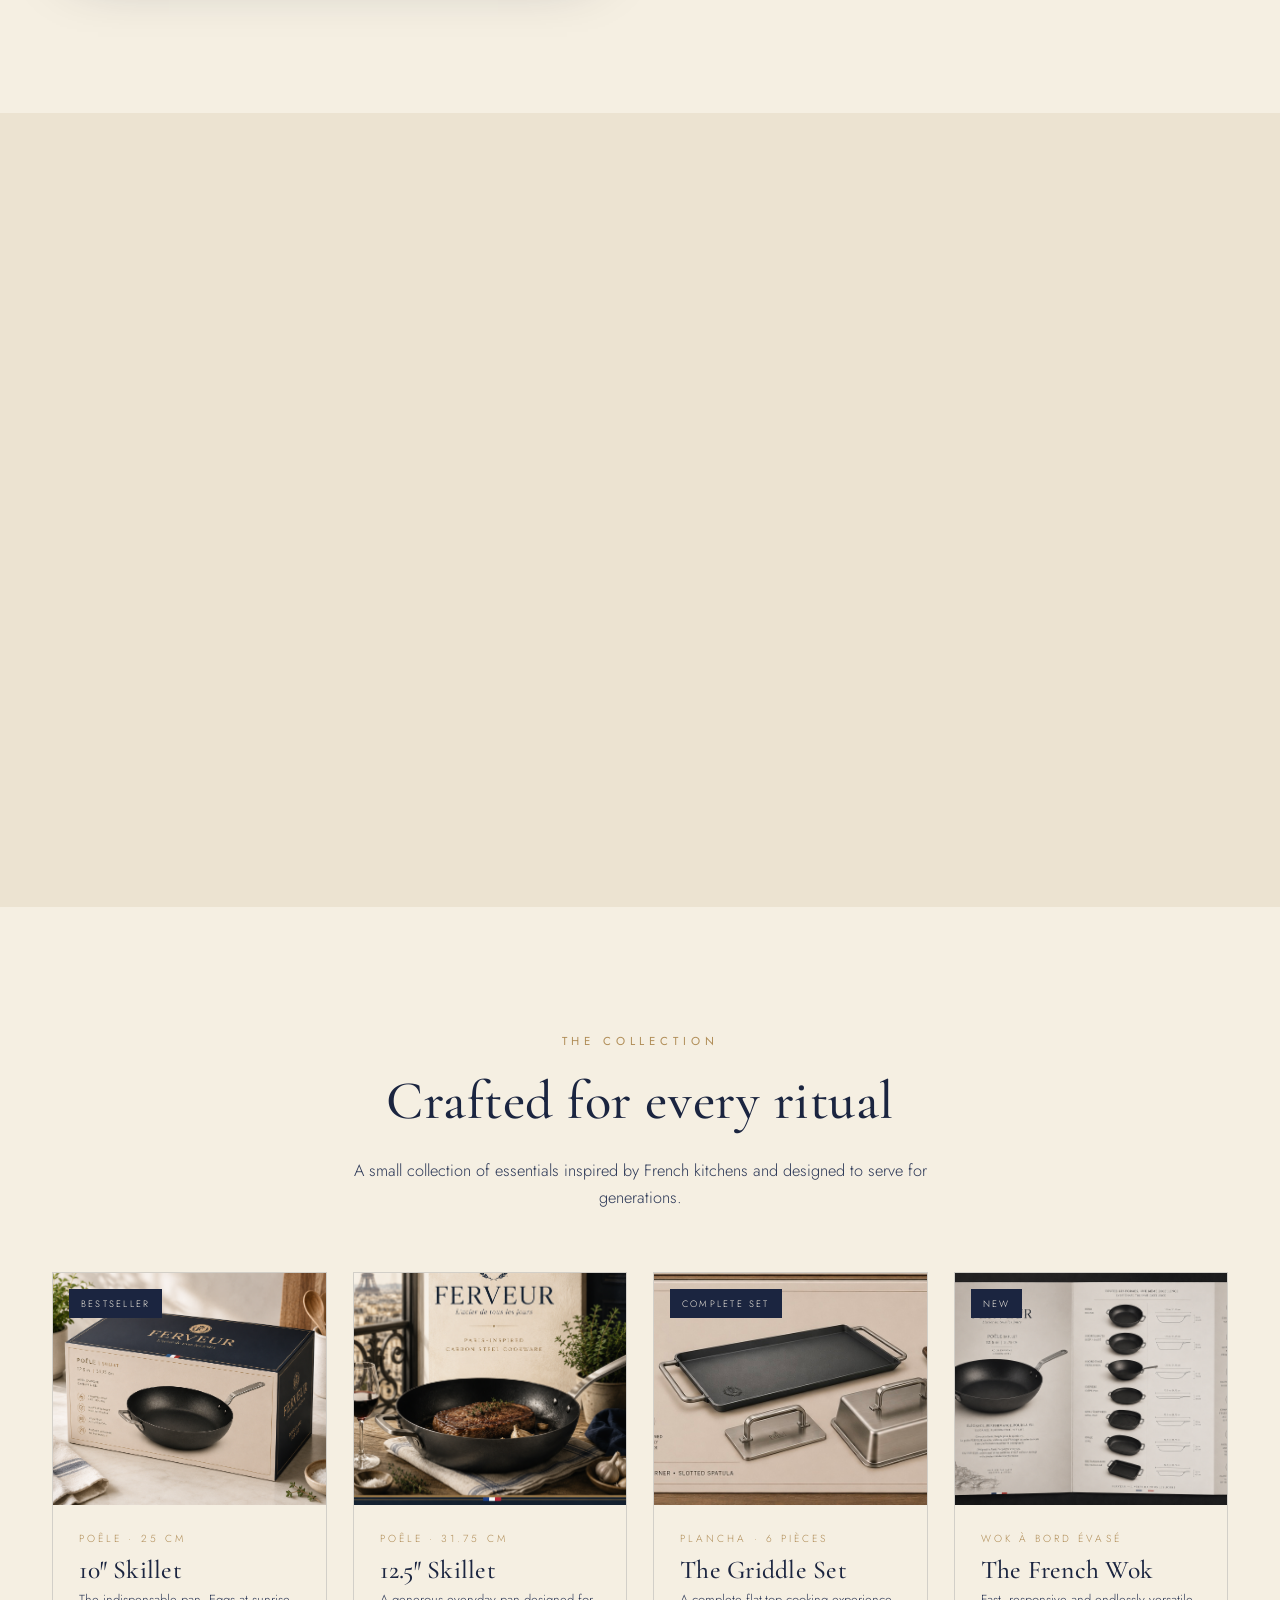
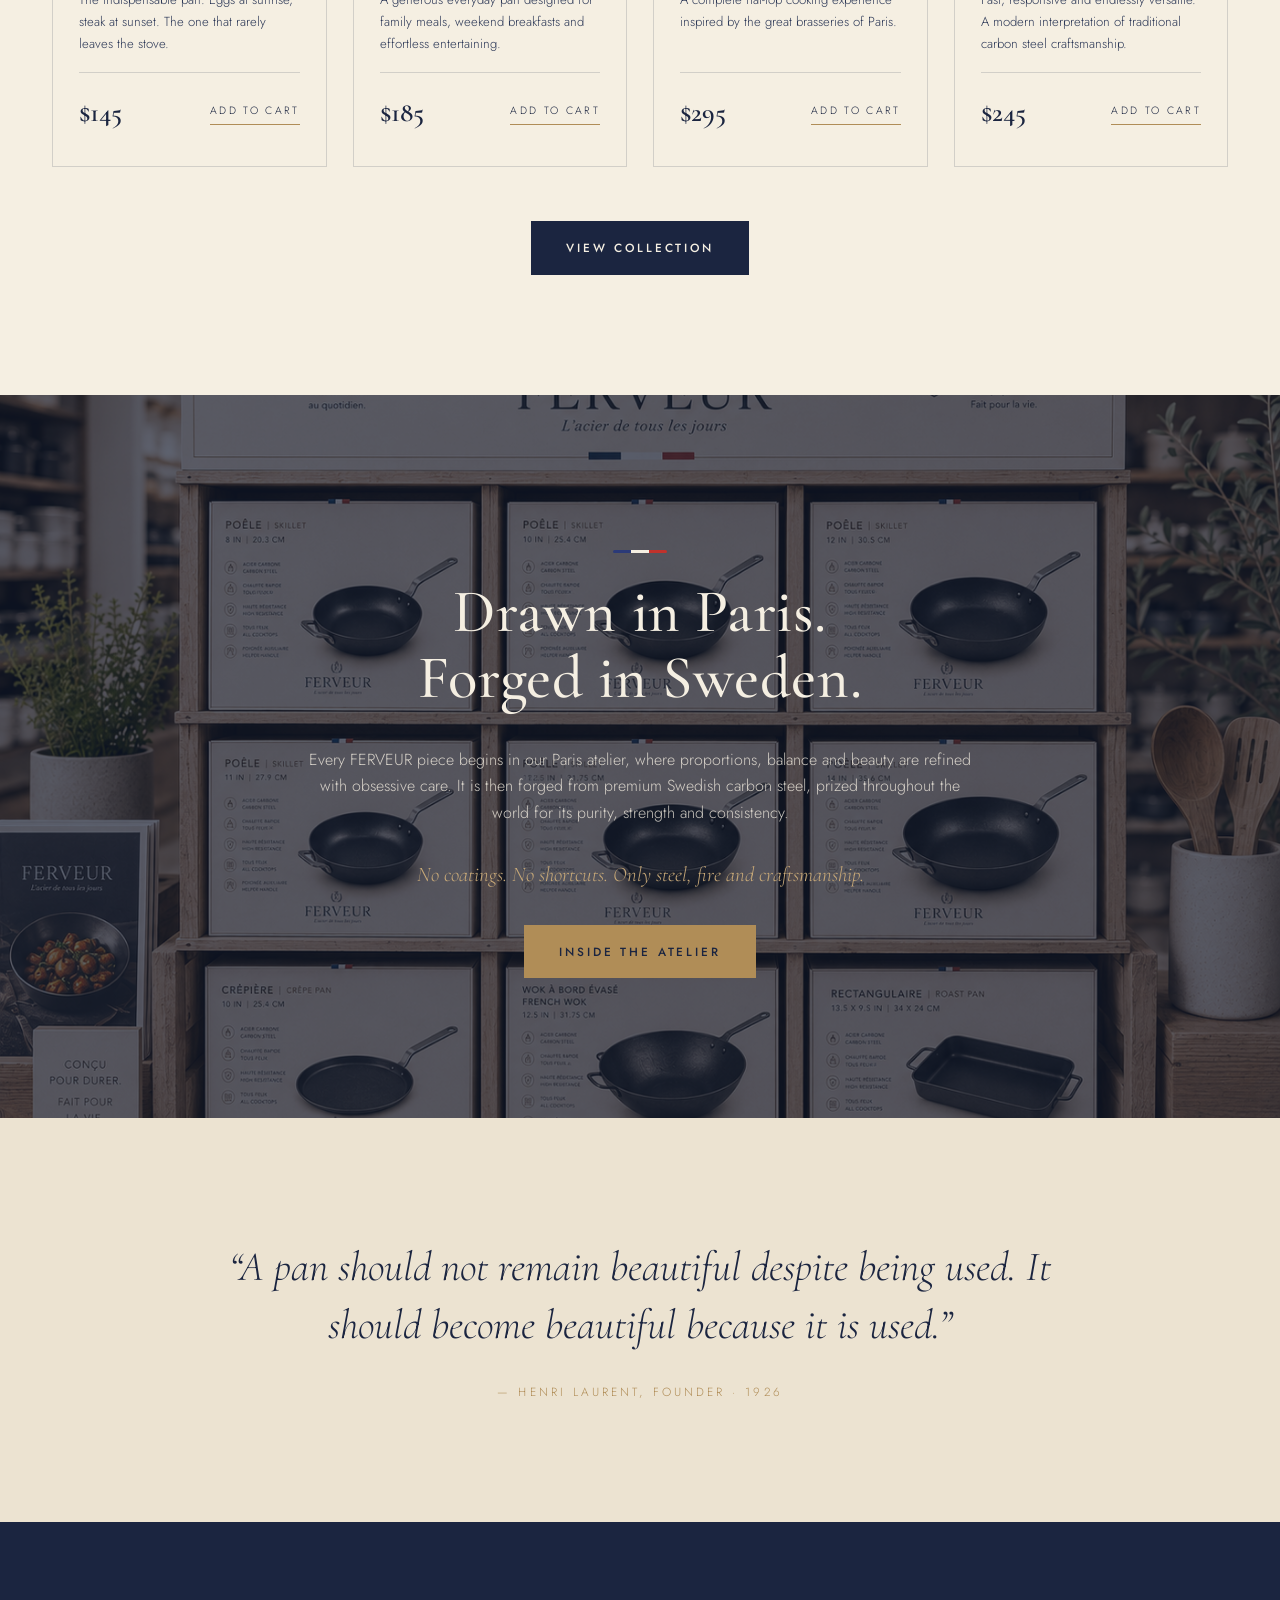
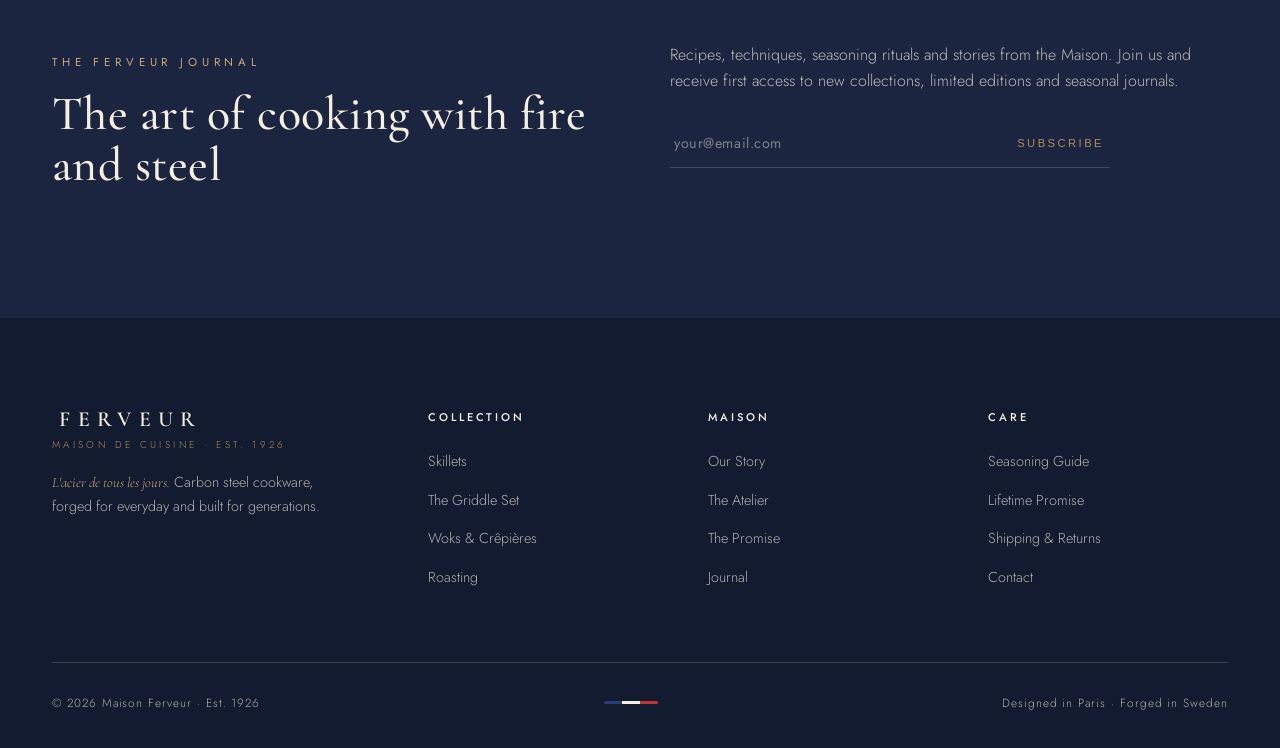
==== commit 8b4c2599: "Elevate Ferveur into a heritage French maison (Est. 1926) Rewrite copy across all pages to position " ====
--- a/index.html
+++ b/index.html
@@ -3,8 +3,8 @@
 <head>
 <meta charset="UTF-8" />
 <meta name="viewport" content="width=device-width, initial-scale=1.0" />
-<title>FERVEUR — Carbon Steel Cookware | L'acier de tous les jours</title>
-<meta name="description" content="FERVEUR — Paris-inspired carbon steel cookware, forged for everyday and built for life. Naturally non-stick, performs to 1200°F, backed by a lifetime." />
+<title>FERVEUR — Maison de Cuisine, Est. 1926 | L'acier de tous les jours</title>
+<meta name="description" content="Maison Ferveur — a French house founded in 1926, crafting carbon steel cookware drawn in Paris and forged from Swedish steel. Designed not merely to cook, but to accompany a lifetime at the table." />
 <link rel="preconnect" href="https://fonts.googleapis.com" />
 <link rel="preconnect" href="https://fonts.gstatic.com" crossorigin />
 <link rel="stylesheet" href="assets/css/style.css" />
@@ -53,12 +53,13 @@
   <div class="hero__media"><img src="assets/img/hero-catalog.png" alt="Ferveur carbon steel skillet searing a steak by a Paris window" /></div>
   <div class="wrap">
     <div class="hero__inner">
-      <span class="eyebrow">Paris-inspired · Made in Sweden</span>
-      <h1>Forged for everyday.<br/><em>Built for life.</em></h1>
-      <p class="hero__lede">Carbon steel cookware that earns its patina — the honest, living material of the world's great kitchens, made for yours.</p>
+      <span class="eyebrow">Maison Ferveur · Paris · Est. 1926</span>
+      <h1>Forged for everyday.<br/><em>Built for generations.</em></h1>
+      <p class="hero__lede">Some things grow more beautiful with age. A favorite leather chair. A handwritten recipe. A carbon steel pan darkened by a thousand meals.</p>
+      <p class="hero__lede" style="margin-top:-1.4rem;">FERVEUR creates cookware inspired by the great brasseries of Paris and forged from Swedish carbon steel — pieces designed not merely to cook, but to accompany a lifetime of gatherings around the table.</p>
       <div class="hero__cta">
         <a href="collection.html" class="btn">Explore the Collection</a>
-        <a href="about.html" class="btn btn--ghost">Our Story</a>
+        <a href="about.html" class="btn btn--ghost">Discover the Maison</a>
       </div>
     </div>
   </div>
@@ -68,60 +69,62 @@
 <!-- ===================  STRIP  =================== -->
 <div class="strip">
   <div class="strip__track">
-    <span>Performs to 1200°F</span><span>Naturally non-stick</span><span>Lifetime durability</span><span>Pre-seasoned by hand</span><span>Every flame, every day</span>
-    <span>Performs to 1200°F</span><span>Naturally non-stick</span><span>Lifetime durability</span><span>Pre-seasoned by hand</span><span>Every flame, every day</span>
+    <span>Paris, since 1926</span><span>Forged from Swedish steel</span><span>Naturally non-stick</span><span>Seasoned by hand</span><span>Made to be handed down</span>
+    <span>Paris, since 1926</span><span>Forged from Swedish steel</span><span>Naturally non-stick</span><span>Seasoned by hand</span><span>Made to be handed down</span>
   </div>
 </div>
 
-<!-- ===================  INTRO SPLIT  =================== -->
+<!-- ===================  THE HOUSE OF FERVEUR  =================== -->
 <section class="section">
   <div class="wrap">
     <div class="split">
       <div class="split__media reveal">
-        <img src="assets/img/box-skillet.png" alt="Ferveur Poêle skillet in its navy presentation box" />
+        <img src="assets/img/box-skillet.png" alt="Ferveur skillet in its navy presentation box" />
         <span class="tag-frame"></span>
       </div>
       <div class="split__text reveal d1">
         <span class="eyebrow">The House of Ferveur</span>
-        <h2>The steel of every day</h2>
-        <p><em class="script">L'acier de tous les jours.</em> It is more than our signature — it is a philosophy. Carbon steel is the quiet workhorse behind every great brasserie and bistro: light enough to toss, hot enough to sear, honest enough to last a lifetime.</p>
-        <p>Each Ferveur piece arrives pre-seasoned by hand and only grows more capable with use. The more you cook, the more naturally non-stick it becomes — a surface that records every meal you've ever made.</p>
-        <a href="about.html" class="btn btn--dark">Read the Story</a>
-      </div>
-    </div>
-  </div>
-</section>
-
-<!-- ===================  FEATURES  =================== -->
+        <h2>The steel of everyday life</h2>
+        <p>FERVEUR began with a simple belief: the objects we use most deserve to be made best.</p>
+        <p>In the old kitchens of Paris, carbon steel was never considered fashionable. It was simply trusted. Passed from cook to cook, generation to generation, earning a deep black patina that spoke of years spent over flame.</p>
+        <p>We call it <em class="script">L'acier de tous les jours</em> — the steel of everyday life. Not because it is ordinary, but because it is present for life's most meaningful moments. The Tuesday omelet. The Sunday roast. The meal that becomes a family tradition.</p>
+        <p>Each FERVEUR piece arrives seasoned by hand and grows more capable with every meal. Its story begins in our atelier. The rest is written in your kitchen.</p>
+        <a href="about.html" class="btn btn--dark">Our Story</a>
+      </div>
+    </div>
+  </div>
+</section>
+
+<!-- ===================  WHY CARBON STEEL  =================== -->
 <section class="section section--paper2" id="features">
   <div class="wrap">
     <div class="section-head center reveal">
       <span class="eyebrow">Why Carbon Steel</span>
-      <h2>Engineered honestly. Finished by hand.</h2>
-      <p>Four convictions guide everything we forge.</p>
+      <h2>The material that remembers</h2>
+      <p>The world's finest kitchens have trusted carbon steel for generations. Not because it is trendy. Because it works.</p>
     </div>
   </div>
   <div class="wrap" style="margin-top:64px;">
     <div class="features reveal d1">
       <div class="feature">
         <svg class="feature__icon" viewBox="0 0 24 24" fill="none" stroke="currentColor" stroke-width="1.4"><path d="M12 2C9 7 14 8 12 13c5-2 5 5 0 9-5-4-7-7-3-12 1 3 3 1 3-8z"/></svg>
-        <h4>To 1200°F</h4>
-        <p>Searing heat,<br/>without warping</p>
+        <h4>Exceptional Heat</h4>
+        <p>The sear<br/>chefs demand</p>
       </div>
       <div class="feature">
         <svg class="feature__icon" viewBox="0 0 24 24" fill="none" stroke="currentColor" stroke-width="1.4"><path d="M3 12c3-4 15-4 18 0-3 4-15 4-18 0z"/><circle cx="12" cy="12" r="2.2"/></svg>
         <h4>Naturally Non-Stick</h4>
-        <p>A living surface,<br/>seasoned by use</p>
+        <p>A living surface,<br/>better with use</p>
       </div>
       <div class="feature">
         <svg class="feature__icon" viewBox="0 0 24 24" fill="none" stroke="currentColor" stroke-width="1.4"><path d="M12 2l8 4v6c0 5-4 8-8 10-4-2-8-5-8-10V6z"/></svg>
-        <h4>Lifetime Built</h4>
-        <p>One pan,<br/>generations of meals</p>
+        <h4>Made To Last</h4>
+        <p>No coatings.<br/>No expiration date</p>
       </div>
       <div class="feature">
         <svg class="feature__icon" viewBox="0 0 24 24" fill="none" stroke="currentColor" stroke-width="1.4"><path d="M12 21c5-3 7-7 4-12-1 3-3 2-3-2-4 3-6 8-1 14z"/><path d="M12 21V9"/></svg>
-        <h4>Versatile Surface</h4>
-        <p>Stove, oven, grill<br/>& open flame</p>
+        <h4>One Pan, Every Flame</h4>
+        <p>Induction, gas,<br/>oven, grill & fire</p>
       </div>
     </div>
   </div>
@@ -132,18 +135,28 @@
   <div class="wrap">
     <div class="section-head center reveal">
       <span class="eyebrow">The Collection</span>
-      <h2>A piece for every flame</h2>
-      <p>From the morning crêpe to the Sunday roast — forged to be used, not displayed.</p>
-    </div>
-    <div class="grid reveal d1" style="margin-top:60px;">
-
-      <article class="card">
-        <div class="card__media"><img src="assets/img/box-skillet.png" alt="Ferveur Poêle skillet" /><span class="card__badge">Bestseller</span></div>
+      <h2>Crafted for every ritual</h2>
+      <p>A small collection of essentials inspired by French kitchens and designed to serve for generations.</p>
+    </div>
+    <div class="grid grid--4 reveal d1" style="margin-top:60px;">
+
+      <article class="card">
+        <div class="card__media"><img src="assets/img/box-skillet.png" alt="Ferveur 10 inch skillet" /><span class="card__badge">Bestseller</span></div>
         <div class="card__body">
           <span class="card__fr">Poêle · 25 cm</span>
-          <h3>The 10″ Skillet</h3>
-          <p class="card__spec">The everyday hero. Eggs at dawn, a steak at dusk — the pan you reach for without thinking.</p>
+          <h3>10″ Skillet</h3>
+          <p class="card__spec">The indispensable pan. Eggs at sunrise, steak at sunset. The one that rarely leaves the stove.</p>
           <div class="card__foot"><span class="card__price">$145</span><a href="#" class="card__buy" data-buy>Add to Cart</a></div>
+        </div>
+      </article>
+
+      <article class="card">
+        <div class="card__media"><img src="assets/img/hero-catalog.png" alt="Ferveur 12.5 inch skillet" /></div>
+        <div class="card__body">
+          <span class="card__fr">Poêle · 31.75 cm</span>
+          <h3>12.5″ Skillet</h3>
+          <p class="card__spec">A generous everyday pan designed for family meals, weekend breakfasts and effortless entertaining.</p>
+          <div class="card__foot"><span class="card__price">$185</span><a href="#" class="card__buy" data-buy>Add to Cart</a></div>
         </div>
       </article>
 
@@ -152,7 +165,7 @@
         <div class="card__body">
           <span class="card__fr">Plancha · 6 Pièces</span>
           <h3>The Griddle Set</h3>
-          <p class="card__spec">Griddle, press, cover, spatula, turner & slotted spatula. A flat-top brasserie for the home.</p>
+          <p class="card__spec">A complete flat-top cooking experience inspired by the great brasseries of Paris.</p>
           <div class="card__foot"><span class="card__price">$295</span><a href="#" class="card__buy" data-buy>Add to Cart</a></div>
         </div>
       </article>
@@ -162,14 +175,14 @@
         <div class="card__body">
           <span class="card__fr">Wok à bord évasé</span>
           <h3>The French Wok</h3>
-          <p class="card__spec">A flared-edge wok that holds a furious heat — built for the toss, the sear, the char.</p>
+          <p class="card__spec">Fast, responsive and endlessly versatile. A modern interpretation of traditional carbon steel craftsmanship.</p>
           <div class="card__foot"><span class="card__price">$245</span><a href="#" class="card__buy" data-buy>Add to Cart</a></div>
         </div>
       </article>
 
     </div>
     <div style="text-align:center; margin-top:54px;" class="reveal d2">
-      <a href="collection.html" class="btn btn--dark">View the Full Collection</a>
+      <a href="collection.html" class="btn btn--dark">View Collection</a>
     </div>
   </div>
 </section>
@@ -180,17 +193,18 @@
   <div class="banner__inner reveal">
     <span class="tricolor"><i></i><i></i><i></i></span>
     <h2>Drawn in Paris.<br/>Forged in Sweden.</h2>
-    <p>Our pans are designed in a Marais atelier and pressed from Swedish carbon steel — a marriage of French eye and Scandinavian metallurgy. No coatings, no compromise. Only steel, seasoned by fire and time.</p>
+    <p>Every FERVEUR piece begins in our Paris atelier, where proportions, balance and beauty are refined with obsessive care. It is then forged from premium Swedish carbon steel, prized throughout the world for its purity, strength and consistency.</p>
+    <p style="font-family:var(--serif); font-style:italic; font-size:1.3rem; color:var(--gold-soft); margin-bottom:2rem;">No coatings. No shortcuts. Only steel, fire and craftsmanship.</p>
     <a href="about.html" class="btn">Inside the Atelier</a>
   </div>
 </section>
 
-<!-- ===================  QUOTE  =================== -->
+<!-- ===================  FOUNDER QUOTE  =================== -->
 <section class="section section--paper2">
   <div class="wrap">
     <div class="quote reveal">
-      <p>“A great pan should outlive its first cook. We don't sell cookware — we hand down the tool a kitchen is built around.”</p>
-      <cite>— Élodie Marchand, Founder</cite>
+      <p>“A pan should not remain beautiful despite being used. It should become beautiful because it is used.”</p>
+      <cite>— Henri Laurent, Founder · 1926</cite>
     </div>
   </div>
 </section>
@@ -201,10 +215,10 @@
     <div class="news">
       <div class="reveal">
         <span class="eyebrow">The Ferveur Journal</span>
-        <h2 style="font-size:clamp(2rem,4vw,3rem); margin-top:.3em;">Recipes, seasoning rituals & news from the atelier</h2>
+        <h2 style="font-size:clamp(2rem,4vw,3rem); margin-top:.3em;">The art of cooking with fire and steel</h2>
       </div>
       <div class="reveal d1">
-        <p style="color:rgba(245,239,226,.74);">Join the Maison Ferveur list for the art of carbon steel — and first access to new pieces.</p>
+        <p style="color:rgba(245,239,226,.74);">Recipes, techniques, seasoning rituals and stories from the Maison. Join us and receive first access to new collections, limited editions and seasonal journals.</p>
         <form>
           <input type="email" placeholder="your@email.com" aria-label="Email address" />
           <button type="submit">Subscribe</button>
@@ -222,8 +236,9 @@
       <div class="footer__brand">
         <span class="brand-mark" style="align-items:flex-start;">
           <span class="brand-mark__word">FERVEUR</span>
+          <span class="est">Maison de Cuisine · Est. 1926</span>
         </span>
-        <p><em class="script" style="color:var(--gold-soft);">L'acier de tous les jours.</em> Carbon steel cookware, forged for everyday and built for life.</p>
+        <p><em class="script" style="color:var(--gold-soft);">L'acier de tous les jours.</em> Carbon steel cookware, forged for everyday and built for generations.</p>
       </div>
       <div>
         <h5>Collection</h5>
@@ -239,7 +254,7 @@
         <ul>
           <li><a href="about.html">Our Story</a></li>
           <li><a href="about.html#craft">The Atelier</a></li>
-          <li><a href="index.html#features">Why Carbon Steel</a></li>
+          <li><a href="about.html#promise">The Promise</a></li>
           <li><a href="index.html#newsletter">Journal</a></li>
         </ul>
       </div>
@@ -247,16 +262,16 @@
         <h5>Care</h5>
         <ul>
           <li><a href="about.html#care">Seasoning Guide</a></li>
-          <li><a href="#">Lifetime Promise</a></li>
+          <li><a href="about.html#promise">Lifetime Promise</a></li>
           <li><a href="#">Shipping & Returns</a></li>
           <li><a href="#">Contact</a></li>
         </ul>
       </div>
     </div>
     <div class="footer__bottom">
-      <p>© 2026 Maison Ferveur · Paris — Stockholm</p>
+      <p>© 2026 Maison Ferveur · Est. 1926</p>
       <span class="tricolor"><i></i><i></i><i></i></span>
-      <p>Made in Sweden · Designed in France</p>
+      <p>Designed in Paris · Forged in Sweden</p>
     </div>
   </div>
 </footer>
--- a/assets/css/style.css
+++ b/assets/css/style.css
@@ -323,3 +323,31 @@
 }
 .mobile-menu{ display:none; }
 @media (max-width:720px){ .mobile-menu{ display:flex; } }
+
+/* =========================================================
+   ADDITIONS — heritage rewrite (4-up grid, manifesto, promise)
+   ========================================================= */
+.grid--4{ grid-template-columns:repeat(4,1fr); gap:26px; }
+
+.manifesto{ text-align:center; }
+.manifesto .lines{ max-width:760px; margin:0 auto; }
+.manifesto .lines p{
+  font-family:var(--serif); font-size:clamp(1.35rem,2.7vw,2rem); line-height:1.65;
+  color:var(--paper); font-weight:400; margin:0;
+}
+.manifesto .lines p.muted{ color:rgba(245,239,226,.58); }
+.manifesto .spacer{ height:1.4em; }
+.manifesto .close{ margin-top:48px; }
+.manifesto .close em{ font-style:italic; color:var(--gold-soft); font-size:clamp(1.7rem,3.4vw,2.6rem); font-family:var(--serif); display:block; line-height:1.3; }
+.manifesto .sig{ display:block; margin-top:22px; font-family:var(--sans); font-size:.72rem; letter-spacing:.32em; text-transform:uppercase; color:var(--gold); }
+
+.promise{ max-width:720px; margin:0 auto; text-align:center; }
+.promise p{ margin-bottom:1.2rem; color:var(--ink-soft); }
+.promise p.lead{ font-family:var(--serif); font-size:1.7rem; line-height:1.4; color:var(--ink); margin-bottom:1.6rem; }
+.section--ink .promise p{ color:rgba(245,239,226,.74); }
+.section--ink .promise p.lead{ color:var(--paper); }
+
+.est{ font-size:.62rem; letter-spacing:.34em; text-transform:uppercase; color:var(--gold); margin-top:4px; }
+
+@media (max-width:1100px){ .grid--4{ grid-template-columns:repeat(2,1fr); } }
+@media (max-width:720px){ .grid--4{ grid-template-columns:1fr; } }
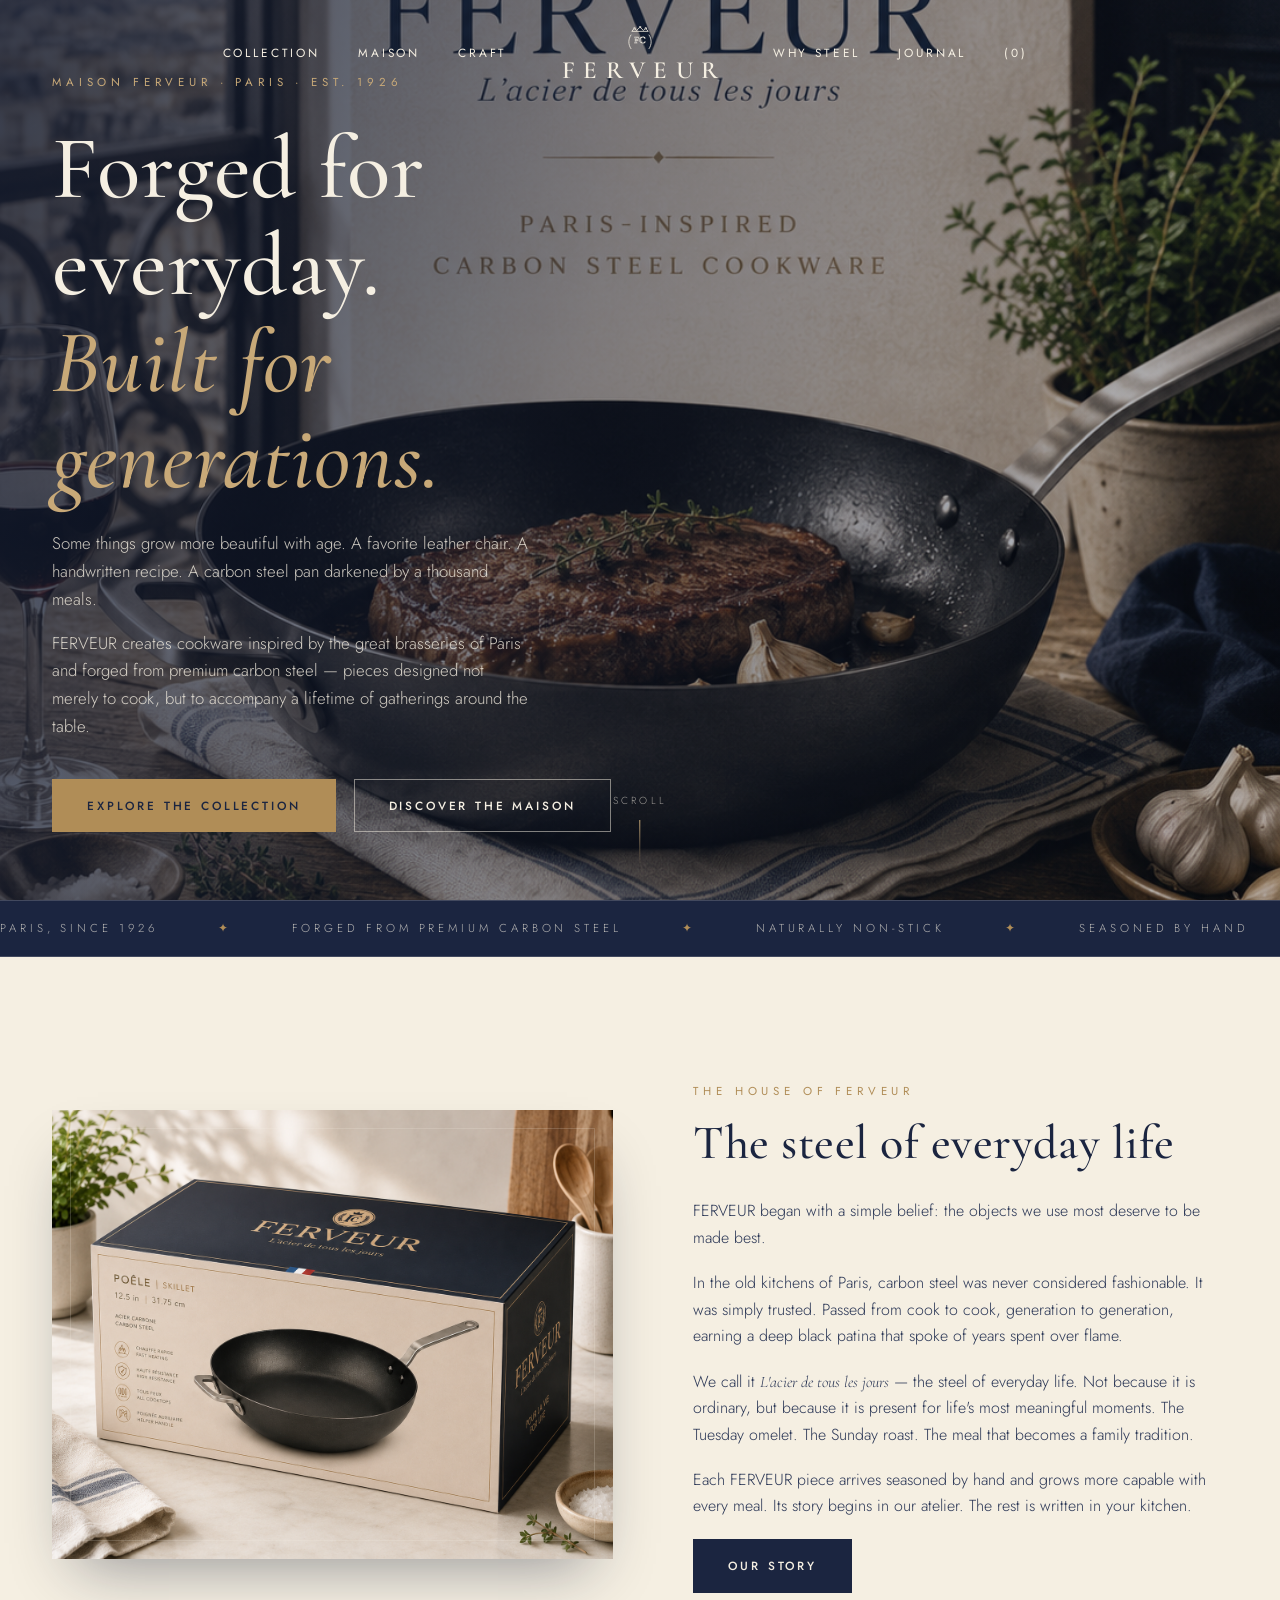
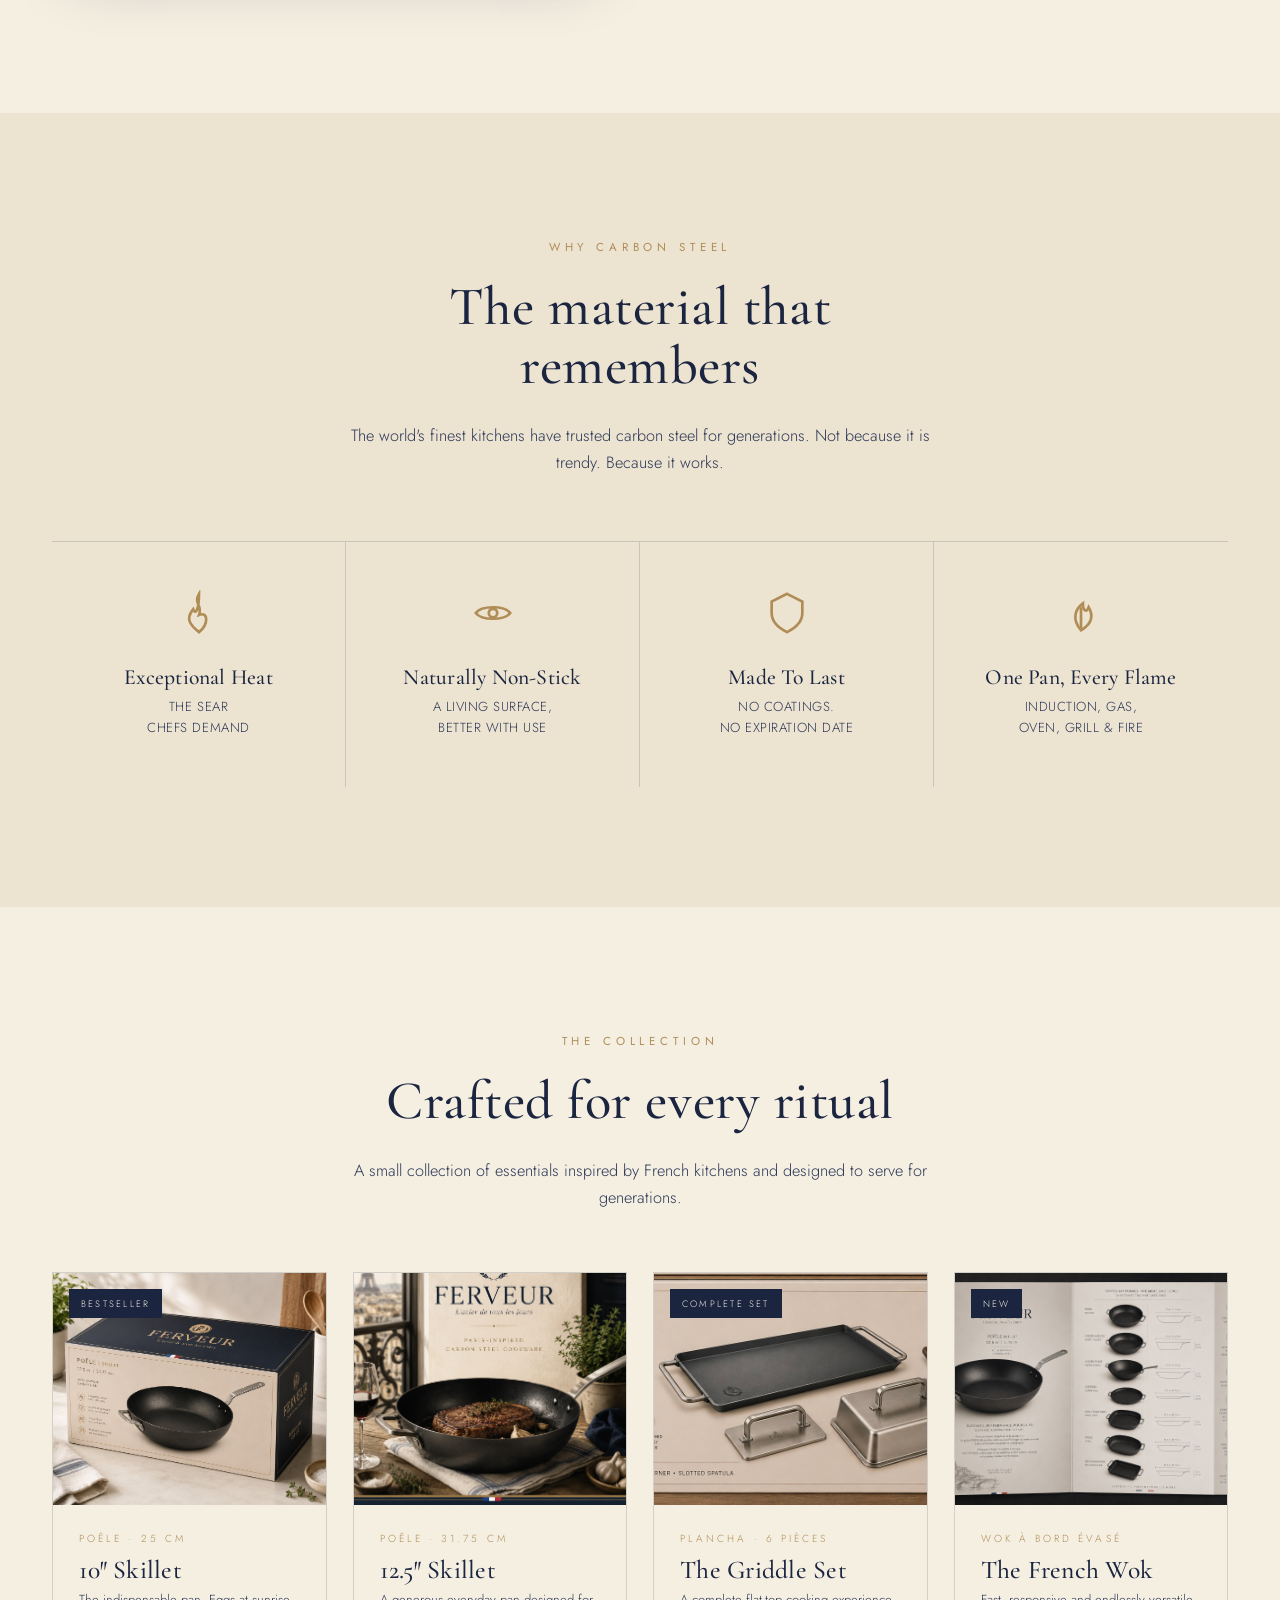
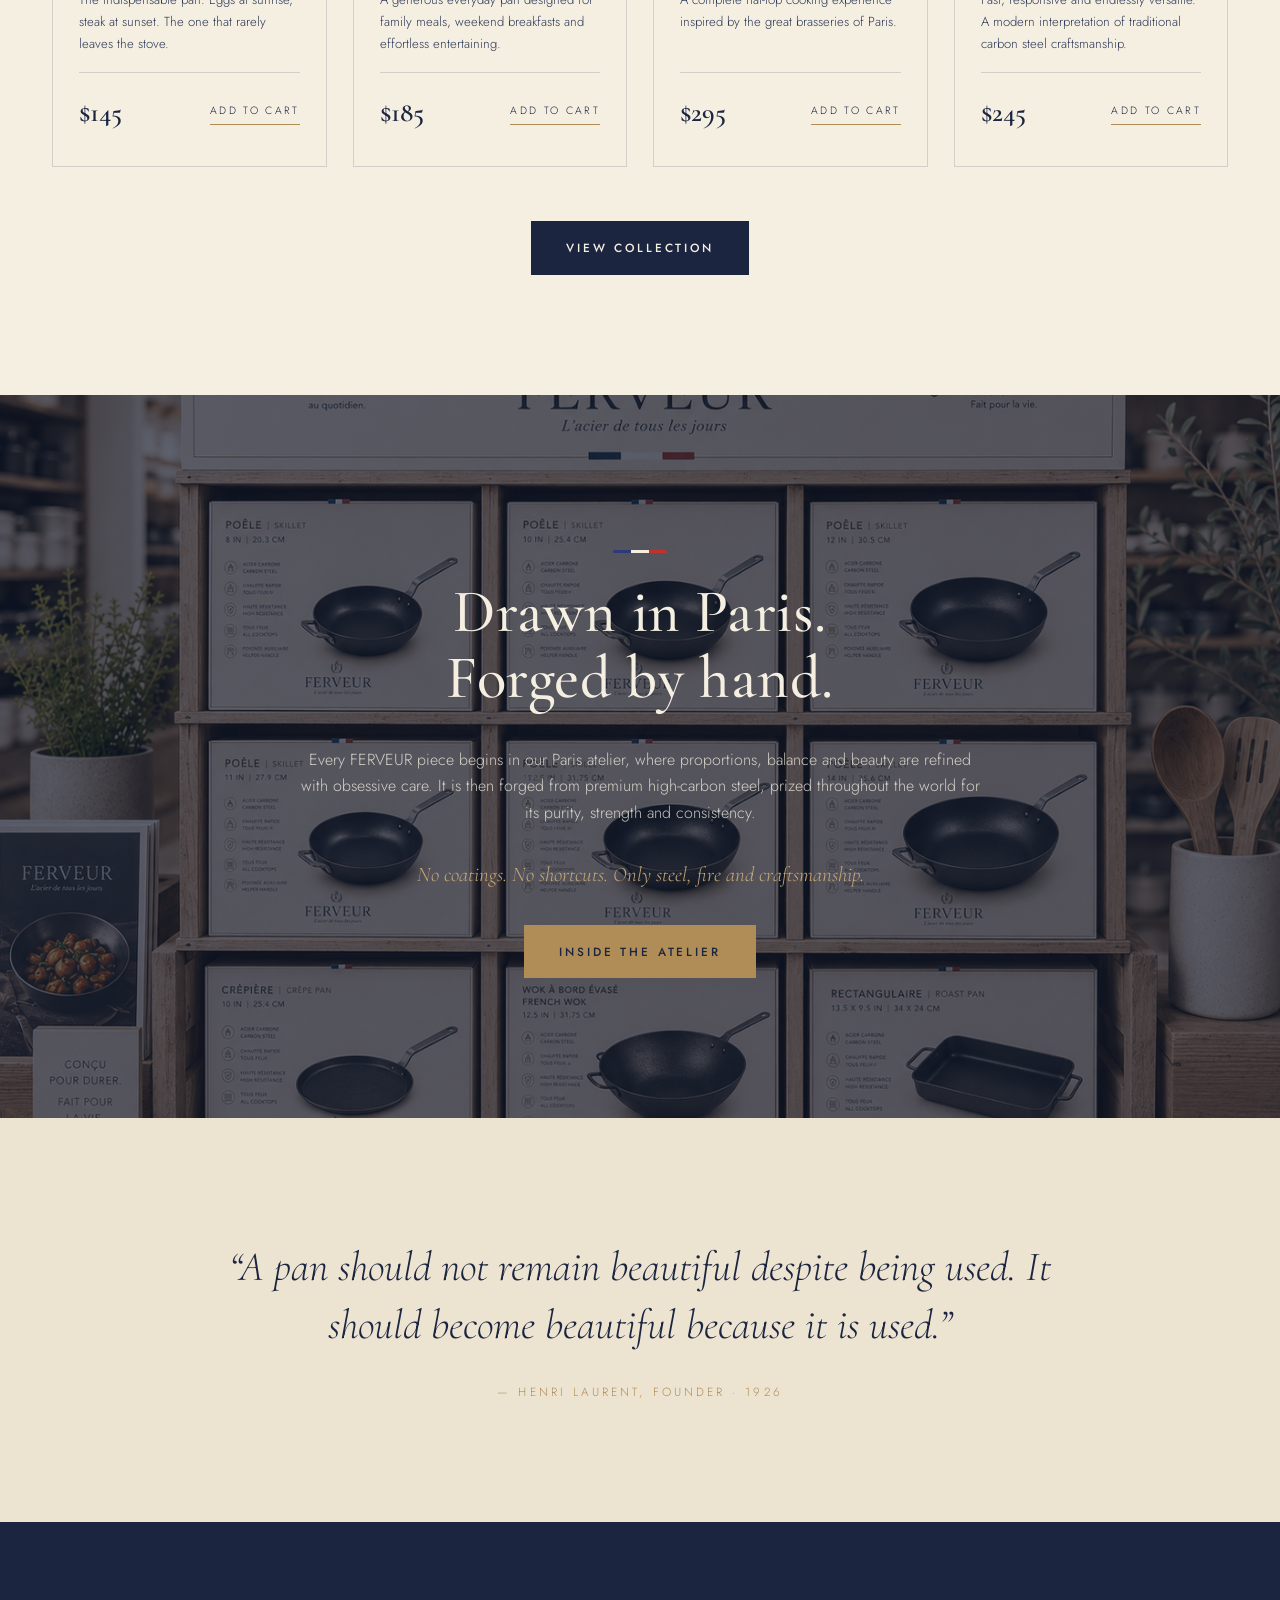
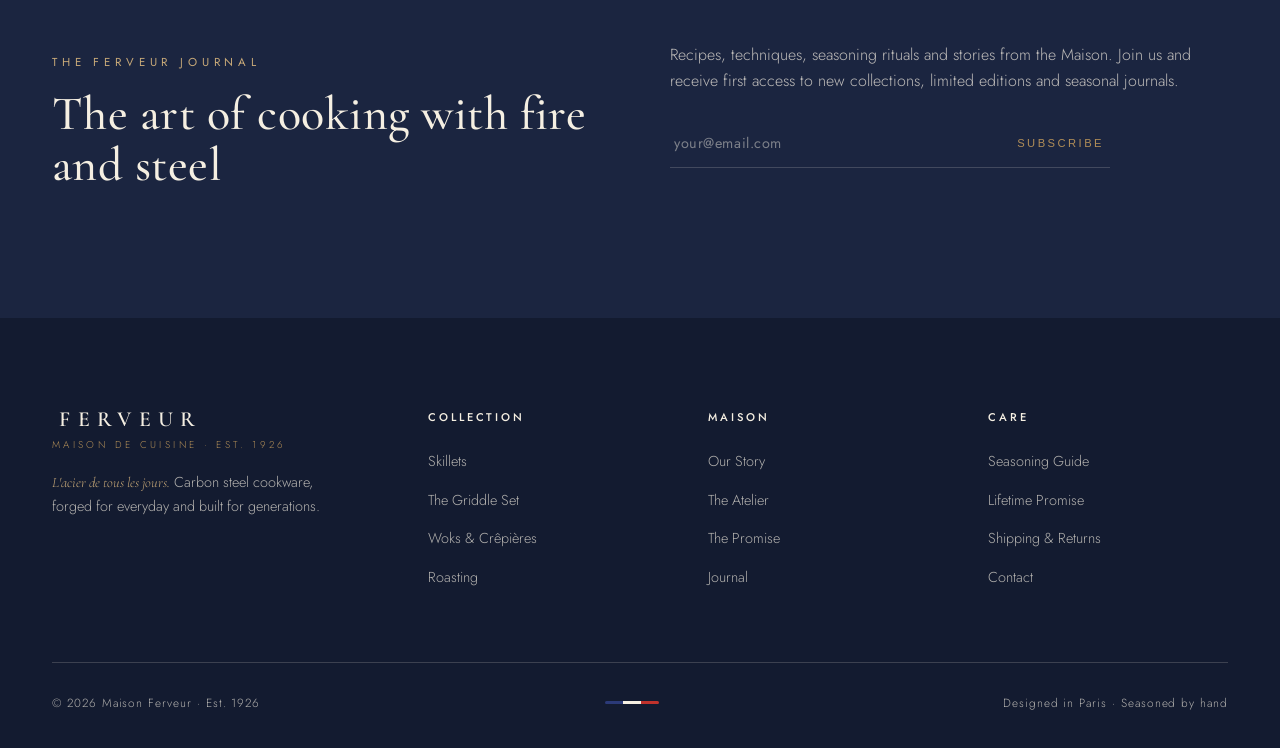
==== commit be9765b4: "Remove Sweden / Swedish steel claims from all copy Reframe sourcing language around Paris design and" ====
--- a/index.html
+++ b/index.html
@@ -4,7 +4,7 @@
 <meta charset="UTF-8" />
 <meta name="viewport" content="width=device-width, initial-scale=1.0" />
 <title>FERVEUR — Maison de Cuisine, Est. 1926 | L'acier de tous les jours</title>
-<meta name="description" content="Maison Ferveur — a French house founded in 1926, crafting carbon steel cookware drawn in Paris and forged from Swedish steel. Designed not merely to cook, but to accompany a lifetime at the table." />
+<meta name="description" content="Maison Ferveur — a French house founded in 1926, crafting carbon steel cookware drawn in Paris and forged by hand. Designed not merely to cook, but to accompany a lifetime at the table." />
 <link rel="preconnect" href="https://fonts.googleapis.com" />
 <link rel="preconnect" href="https://fonts.gstatic.com" crossorigin />
 <link rel="stylesheet" href="assets/css/style.css" />
@@ -56,7 +56,7 @@
       <span class="eyebrow">Maison Ferveur · Paris · Est. 1926</span>
       <h1>Forged for everyday.<br/><em>Built for generations.</em></h1>
       <p class="hero__lede">Some things grow more beautiful with age. A favorite leather chair. A handwritten recipe. A carbon steel pan darkened by a thousand meals.</p>
-      <p class="hero__lede" style="margin-top:-1.4rem;">FERVEUR creates cookware inspired by the great brasseries of Paris and forged from Swedish carbon steel — pieces designed not merely to cook, but to accompany a lifetime of gatherings around the table.</p>
+      <p class="hero__lede" style="margin-top:-1.4rem;">FERVEUR creates cookware inspired by the great brasseries of Paris and forged from premium carbon steel — pieces designed not merely to cook, but to accompany a lifetime of gatherings around the table.</p>
       <div class="hero__cta">
         <a href="collection.html" class="btn">Explore the Collection</a>
         <a href="about.html" class="btn btn--ghost">Discover the Maison</a>
@@ -69,8 +69,8 @@
 <!-- ===================  STRIP  =================== -->
 <div class="strip">
   <div class="strip__track">
-    <span>Paris, since 1926</span><span>Forged from Swedish steel</span><span>Naturally non-stick</span><span>Seasoned by hand</span><span>Made to be handed down</span>
-    <span>Paris, since 1926</span><span>Forged from Swedish steel</span><span>Naturally non-stick</span><span>Seasoned by hand</span><span>Made to be handed down</span>
+    <span>Paris, since 1926</span><span>Forged from premium carbon steel</span><span>Naturally non-stick</span><span>Seasoned by hand</span><span>Made to be handed down</span>
+    <span>Paris, since 1926</span><span>Forged from premium carbon steel</span><span>Naturally non-stick</span><span>Seasoned by hand</span><span>Made to be handed down</span>
   </div>
 </div>
 
@@ -192,8 +192,8 @@
   <img src="assets/img/display-wall.png" alt="A wall of Ferveur cookware in its boxes" />
   <div class="banner__inner reveal">
     <span class="tricolor"><i></i><i></i><i></i></span>
-    <h2>Drawn in Paris.<br/>Forged in Sweden.</h2>
-    <p>Every FERVEUR piece begins in our Paris atelier, where proportions, balance and beauty are refined with obsessive care. It is then forged from premium Swedish carbon steel, prized throughout the world for its purity, strength and consistency.</p>
+    <h2>Drawn in Paris.<br/>Forged by hand.</h2>
+    <p>Every FERVEUR piece begins in our Paris atelier, where proportions, balance and beauty are refined with obsessive care. It is then forged from premium high-carbon steel, prized throughout the world for its purity, strength and consistency.</p>
     <p style="font-family:var(--serif); font-style:italic; font-size:1.3rem; color:var(--gold-soft); margin-bottom:2rem;">No coatings. No shortcuts. Only steel, fire and craftsmanship.</p>
     <a href="about.html" class="btn">Inside the Atelier</a>
   </div>
@@ -271,7 +271,7 @@
     <div class="footer__bottom">
       <p>© 2026 Maison Ferveur · Est. 1926</p>
       <span class="tricolor"><i></i><i></i><i></i></span>
-      <p>Designed in Paris · Forged in Sweden</p>
+      <p>Designed in Paris · Seasoned by hand</p>
     </div>
   </div>
 </footer>
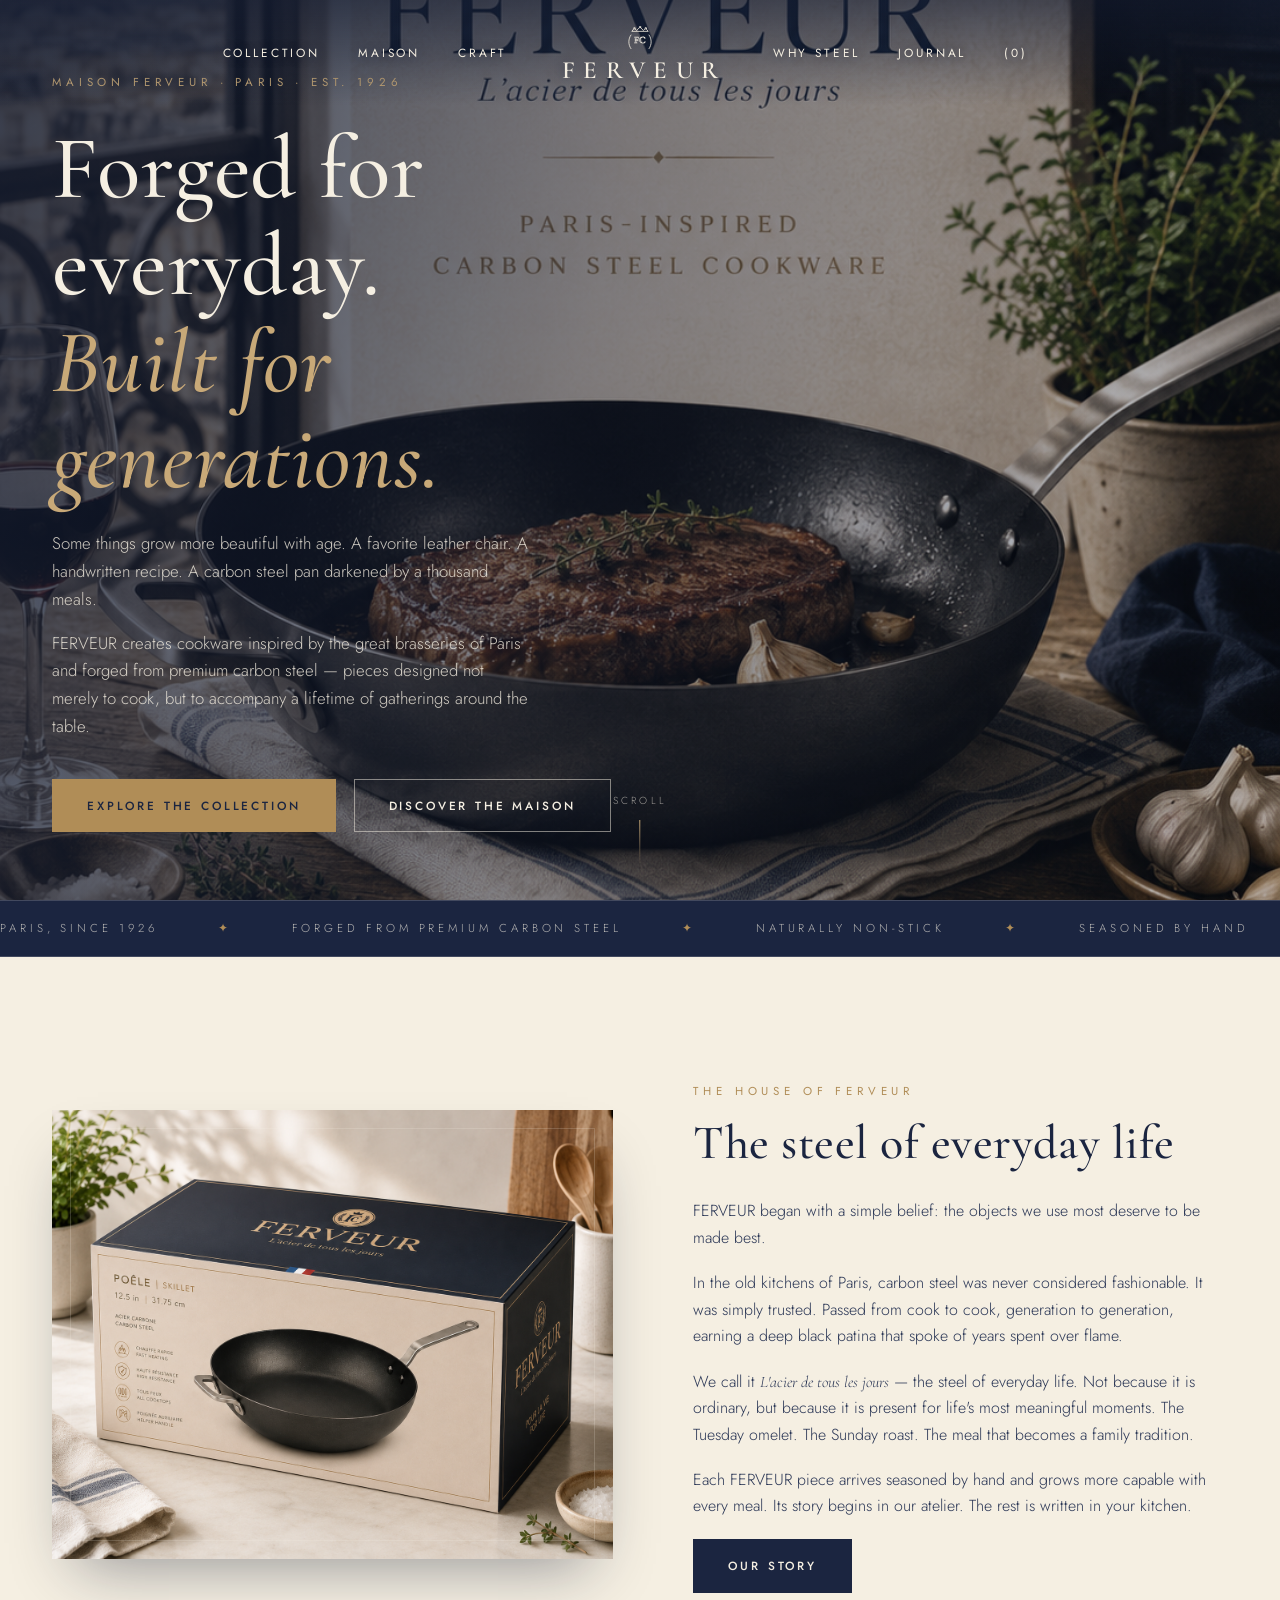
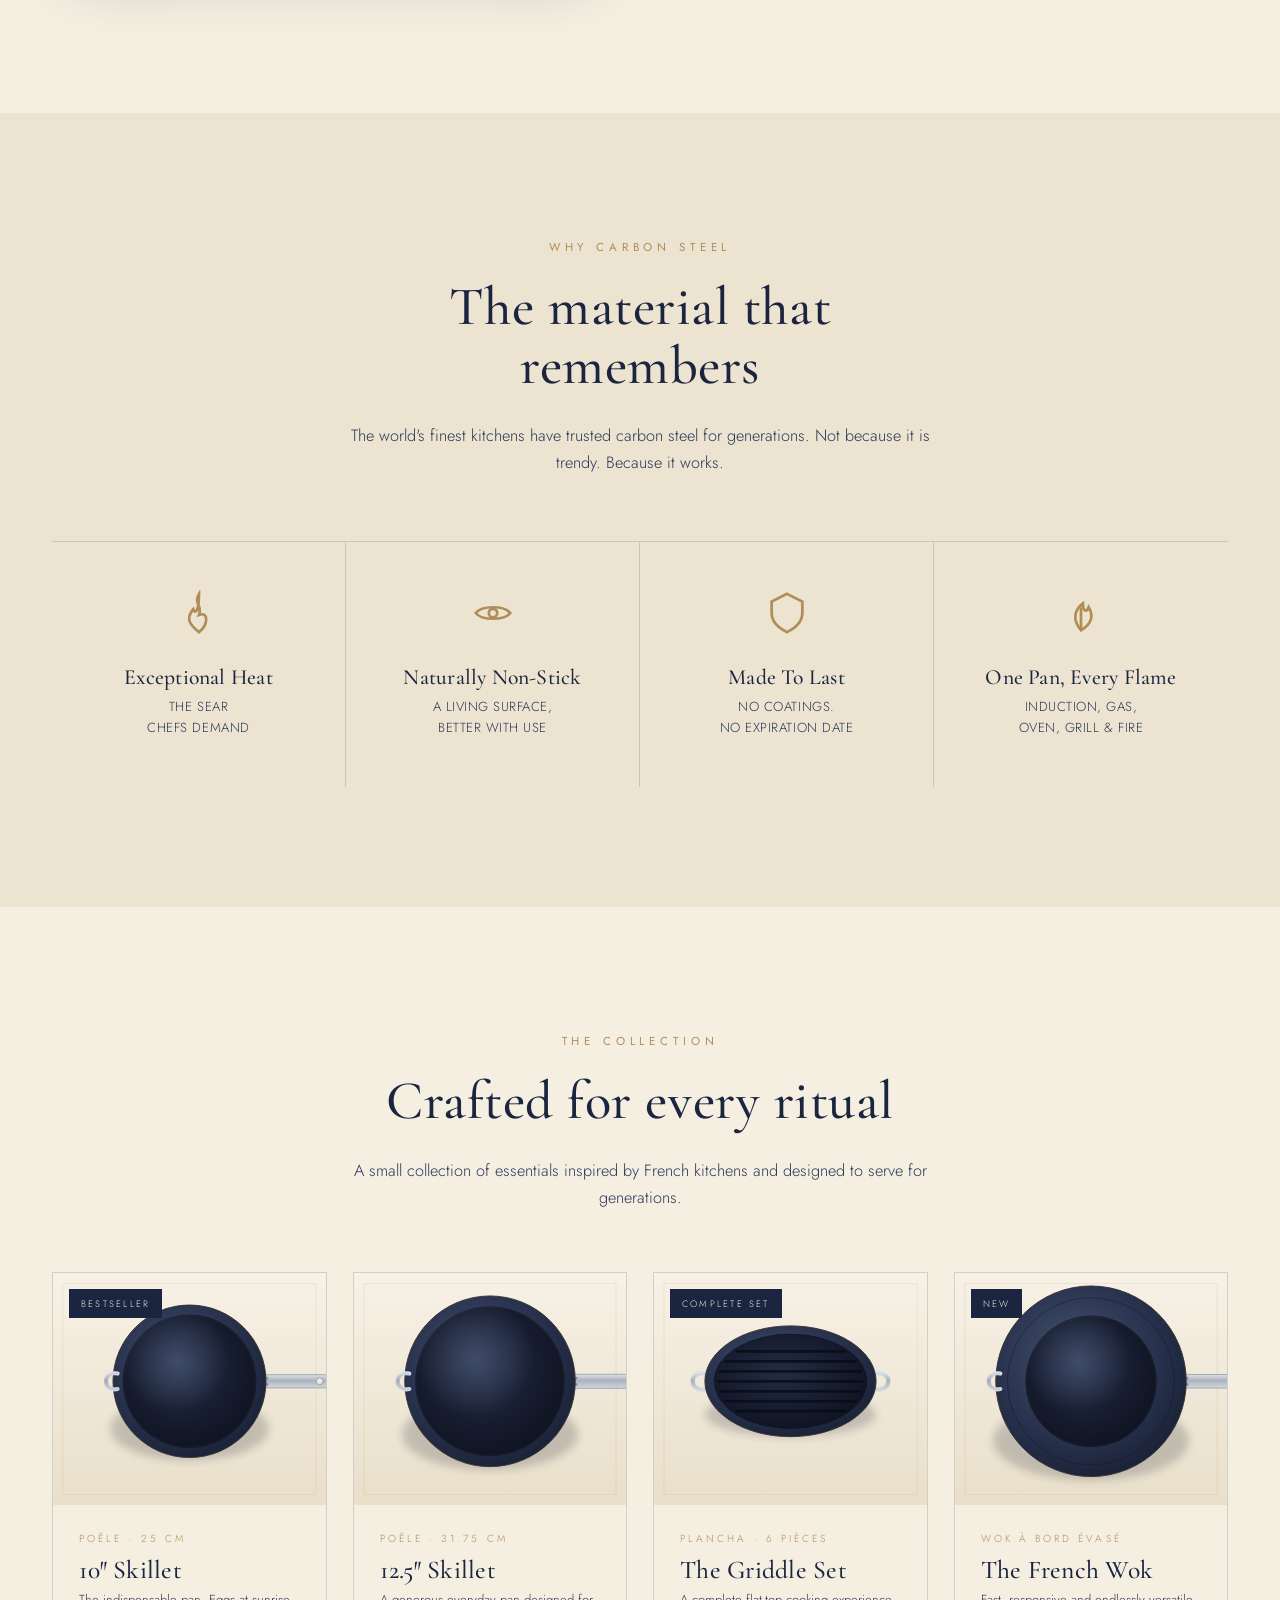
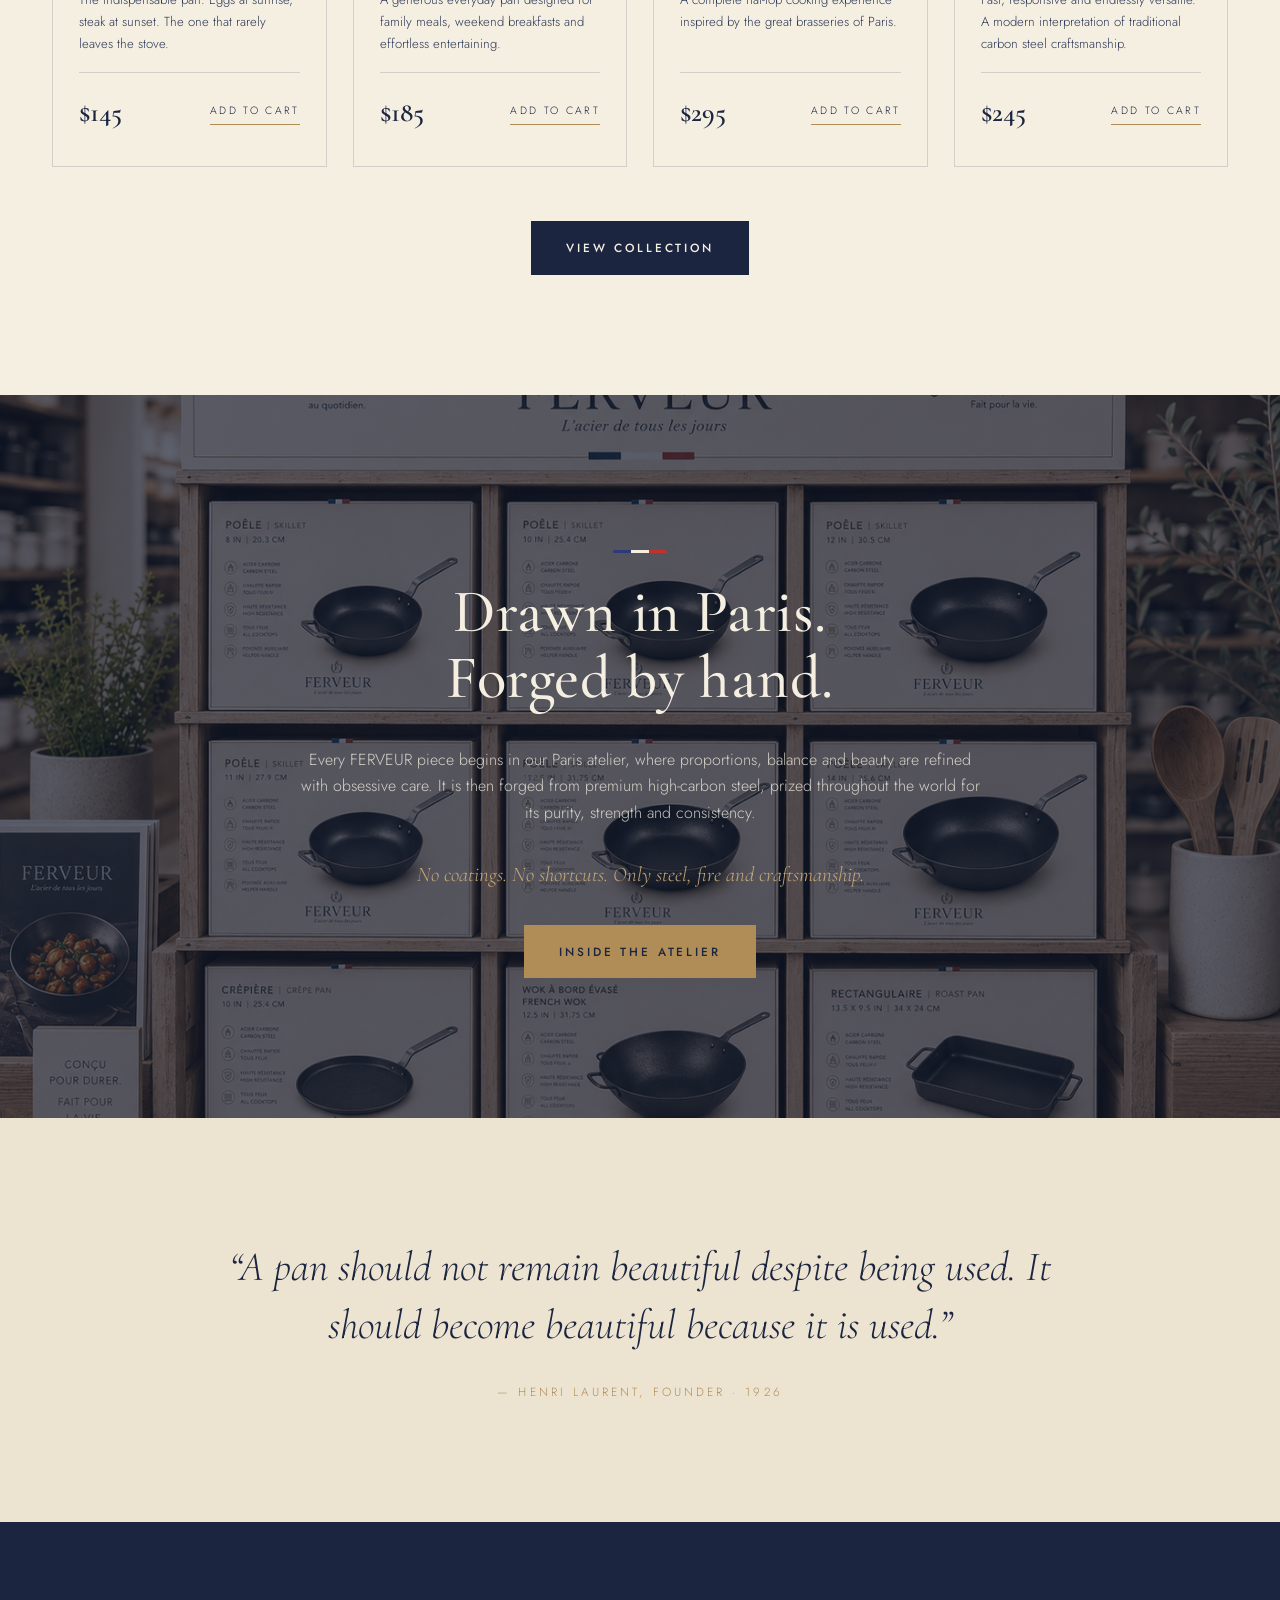
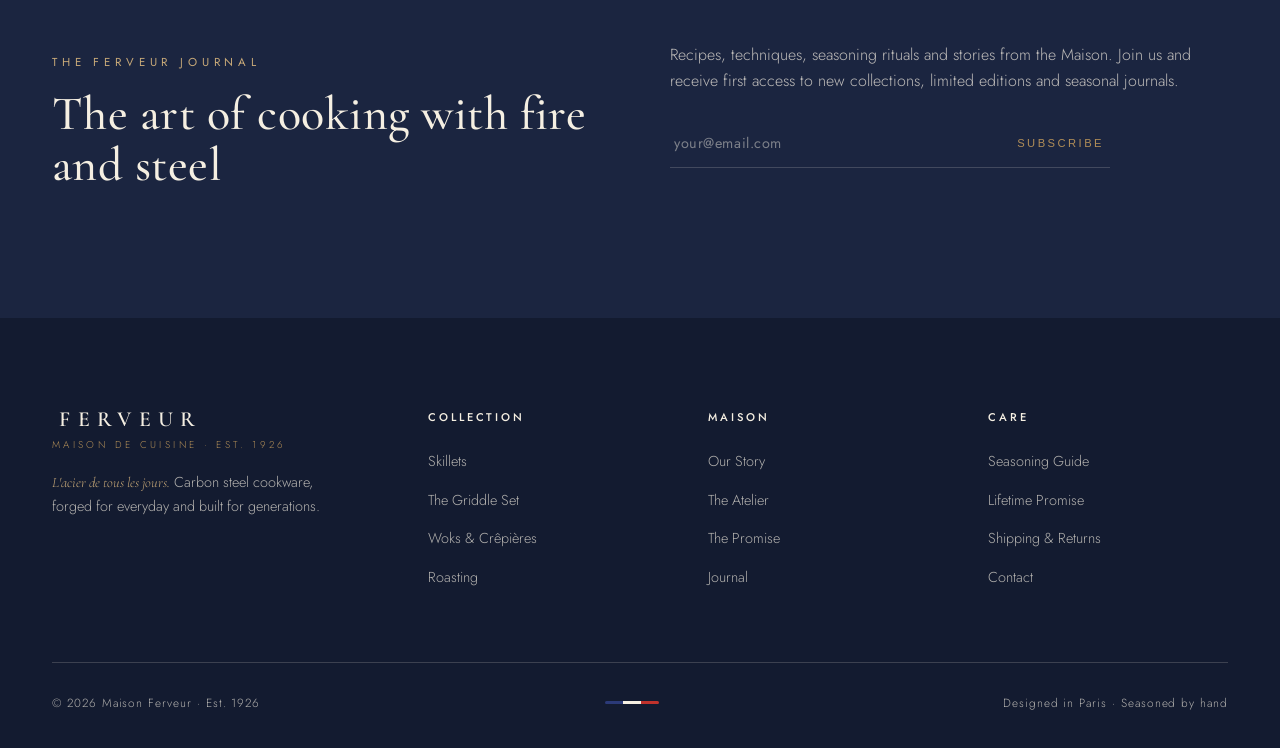
==== commit 962a0b85: "Add individual product illustrations for each item Replace the shared box/catalog photos on product " ====
--- a/index.html
+++ b/index.html
@@ -141,7 +141,7 @@
     <div class="grid grid--4 reveal d1" style="margin-top:60px;">
 
       <article class="card">
-        <div class="card__media"><img src="assets/img/box-skillet.png" alt="Ferveur 10 inch skillet" /><span class="card__badge">Bestseller</span></div>
+        <div class="card__media"><img src="assets/img/products/skillet-10.svg" alt="Ferveur 10 inch carbon steel skillet" /><span class="card__badge">Bestseller</span></div>
         <div class="card__body">
           <span class="card__fr">Poêle · 25 cm</span>
           <h3>10″ Skillet</h3>
@@ -151,7 +151,7 @@
       </article>
 
       <article class="card">
-        <div class="card__media"><img src="assets/img/hero-catalog.png" alt="Ferveur 12.5 inch skillet" /></div>
+        <div class="card__media"><img src="assets/img/products/skillet-12.svg" alt="Ferveur 12.5 inch carbon steel skillet" /></div>
         <div class="card__body">
           <span class="card__fr">Poêle · 31.75 cm</span>
           <h3>12.5″ Skillet</h3>
@@ -161,7 +161,7 @@
       </article>
 
       <article class="card">
-        <div class="card__media"><img src="assets/img/griddle-set.jpeg" alt="Ferveur 6-piece carbon steel griddle set" /><span class="card__badge">Complete Set</span></div>
+        <div class="card__media"><img src="assets/img/products/griddle.svg" alt="Ferveur carbon steel griddle / grill pan" /><span class="card__badge">Complete Set</span></div>
         <div class="card__body">
           <span class="card__fr">Plancha · 6 Pièces</span>
           <h3>The Griddle Set</h3>
@@ -171,7 +171,7 @@
       </article>
 
       <article class="card">
-        <div class="card__media"><img src="assets/img/catalog-range.png" alt="Ferveur French wok with flared edge" /><span class="card__badge">New</span></div>
+        <div class="card__media"><img src="assets/img/products/wok.svg" alt="Ferveur carbon steel French wok" /><span class="card__badge">New</span></div>
         <div class="card__body">
           <span class="card__fr">Wok à bord évasé</span>
           <h3>The French Wok</h3>
--- a/assets/css/style.css
+++ b/assets/css/style.css
@@ -94,6 +94,16 @@
 }
 .nav__links a:hover::after, .nav__links a.active::after{ width:100%; }
 
+/* Legibility scrim: darkens behind the nav while it sits over hero imagery
+   (top of page, before the solid cream background fades in on scroll). */
+.nav.on-dark:not(.scrolled)::before{
+  content:''; position:absolute; inset:0; z-index:-1; pointer-events:none;
+  background:linear-gradient(to bottom, rgba(19,27,48,.6) 0%, rgba(19,27,48,.28) 55%, rgba(19,27,48,0) 100%);
+}
+.nav.on-dark:not(.scrolled) .nav__links a,
+.nav.on-dark:not(.scrolled) .brand-mark__word,
+.nav.on-dark:not(.scrolled) .brand-mark__tag{ text-shadow:0 1px 10px rgba(19,27,48,.55); }
+
 .nav__center{ text-align:center; }
 .burger{ display:none; background:none; border:0; cursor:pointer; flex-direction:column; gap:5px; }
 .burger span{ width:26px; height:1.5px; background:var(--ink); transition:.3s; }
@@ -200,7 +210,7 @@
   display:flex; flex-direction:column; transition:transform .5s var(--ease), box-shadow .5s var(--ease);
 }
 .card:hover{ transform:translateY(-8px); box-shadow:var(--shadow); }
-.card__media{ position:relative; aspect-ratio:4/3.4; overflow:hidden; background:var(--ink-deep); }
+.card__media{ position:relative; aspect-ratio:4/3.4; overflow:hidden; background:linear-gradient(160deg,#f7f1e6,#e9dfca); }
 .card__media img{ width:100%; height:100%; object-fit:cover; transition:transform 1.1s var(--ease); }
 .card:hover .card__media img{ transform:scale(1.06); }
 .card__badge{
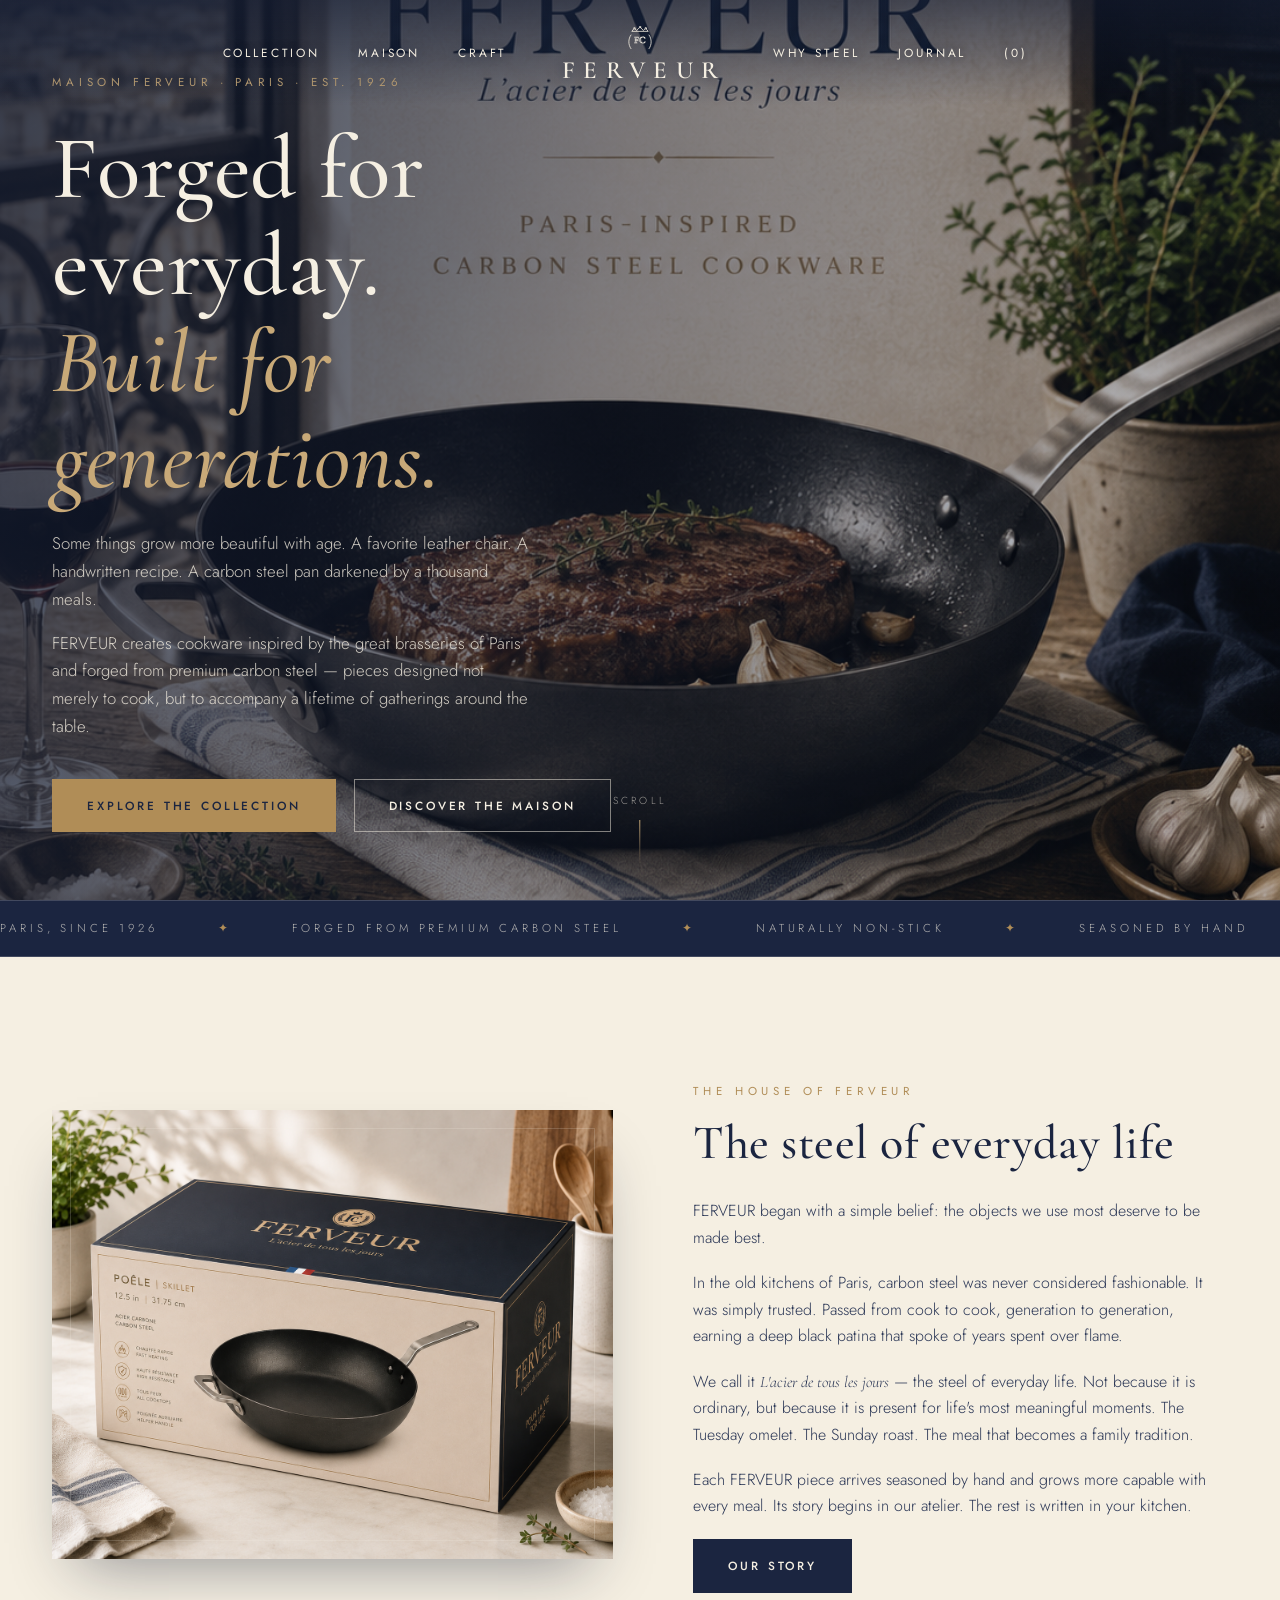
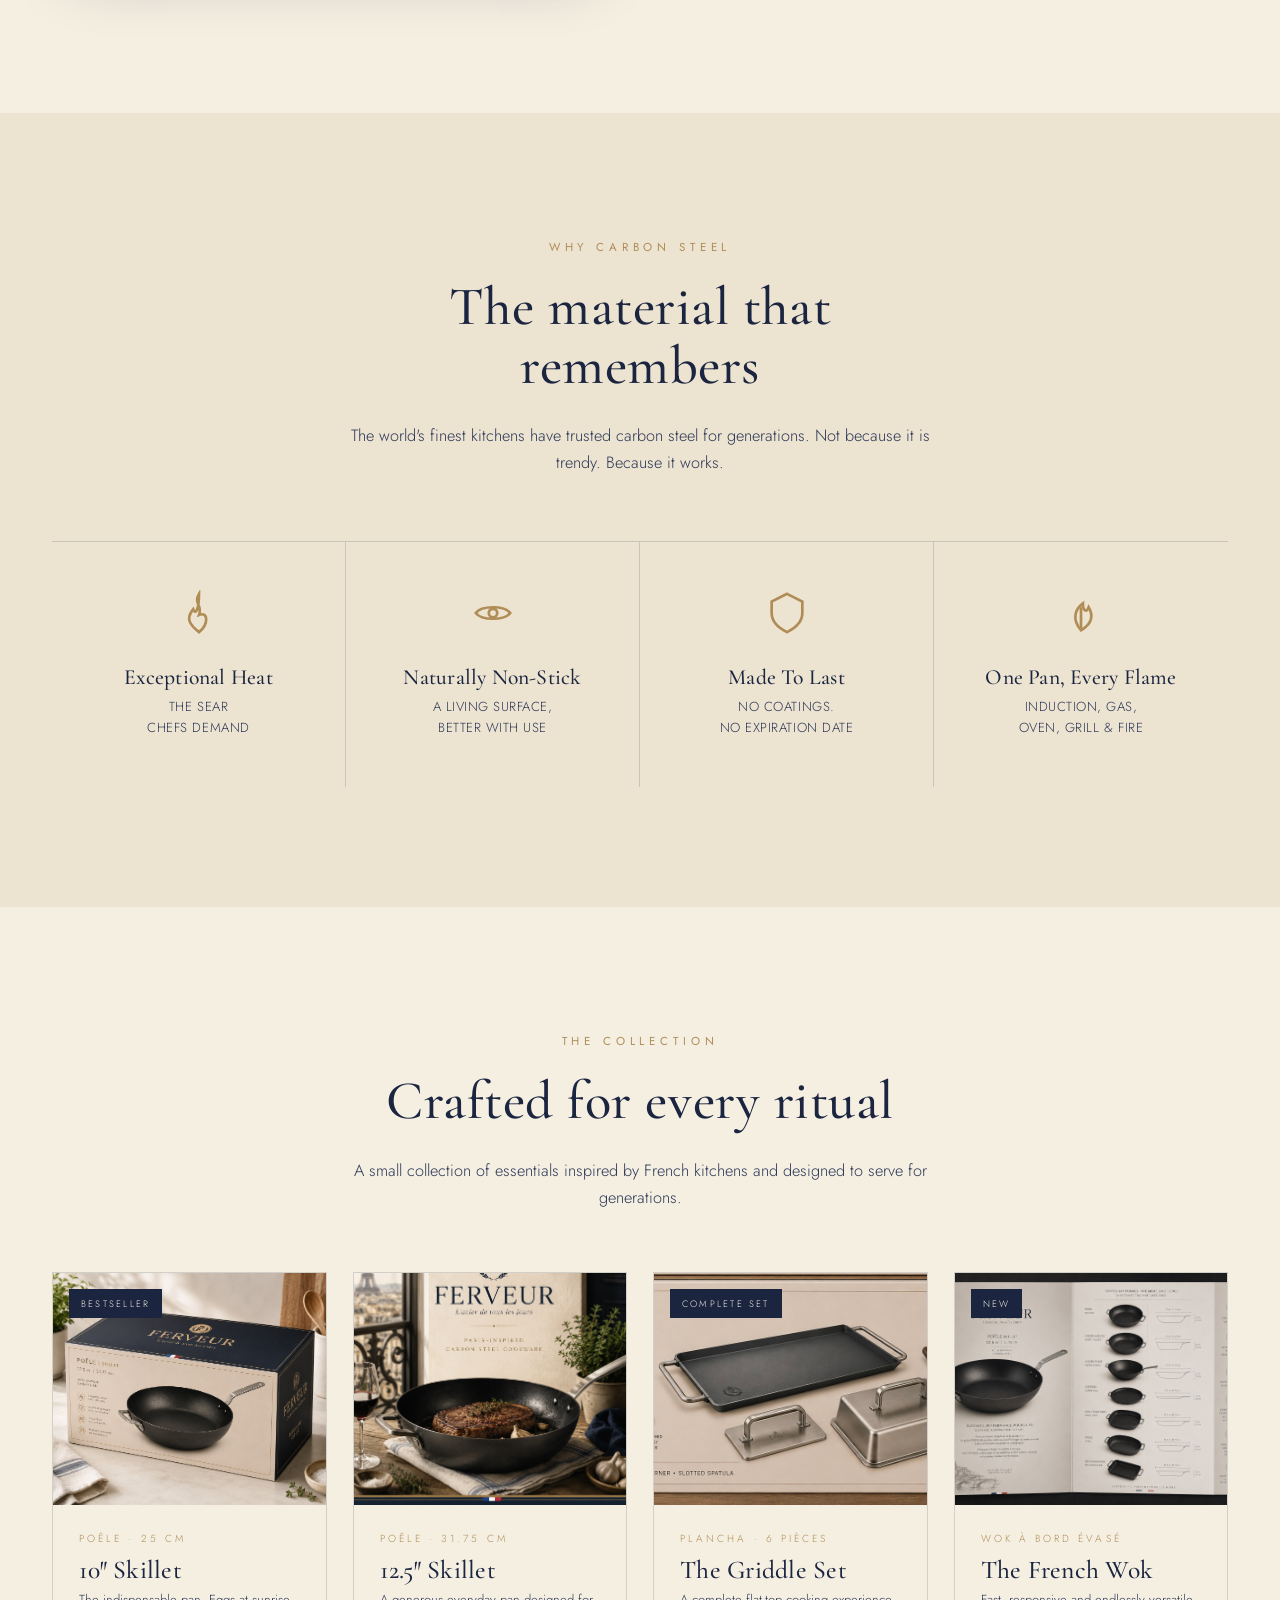
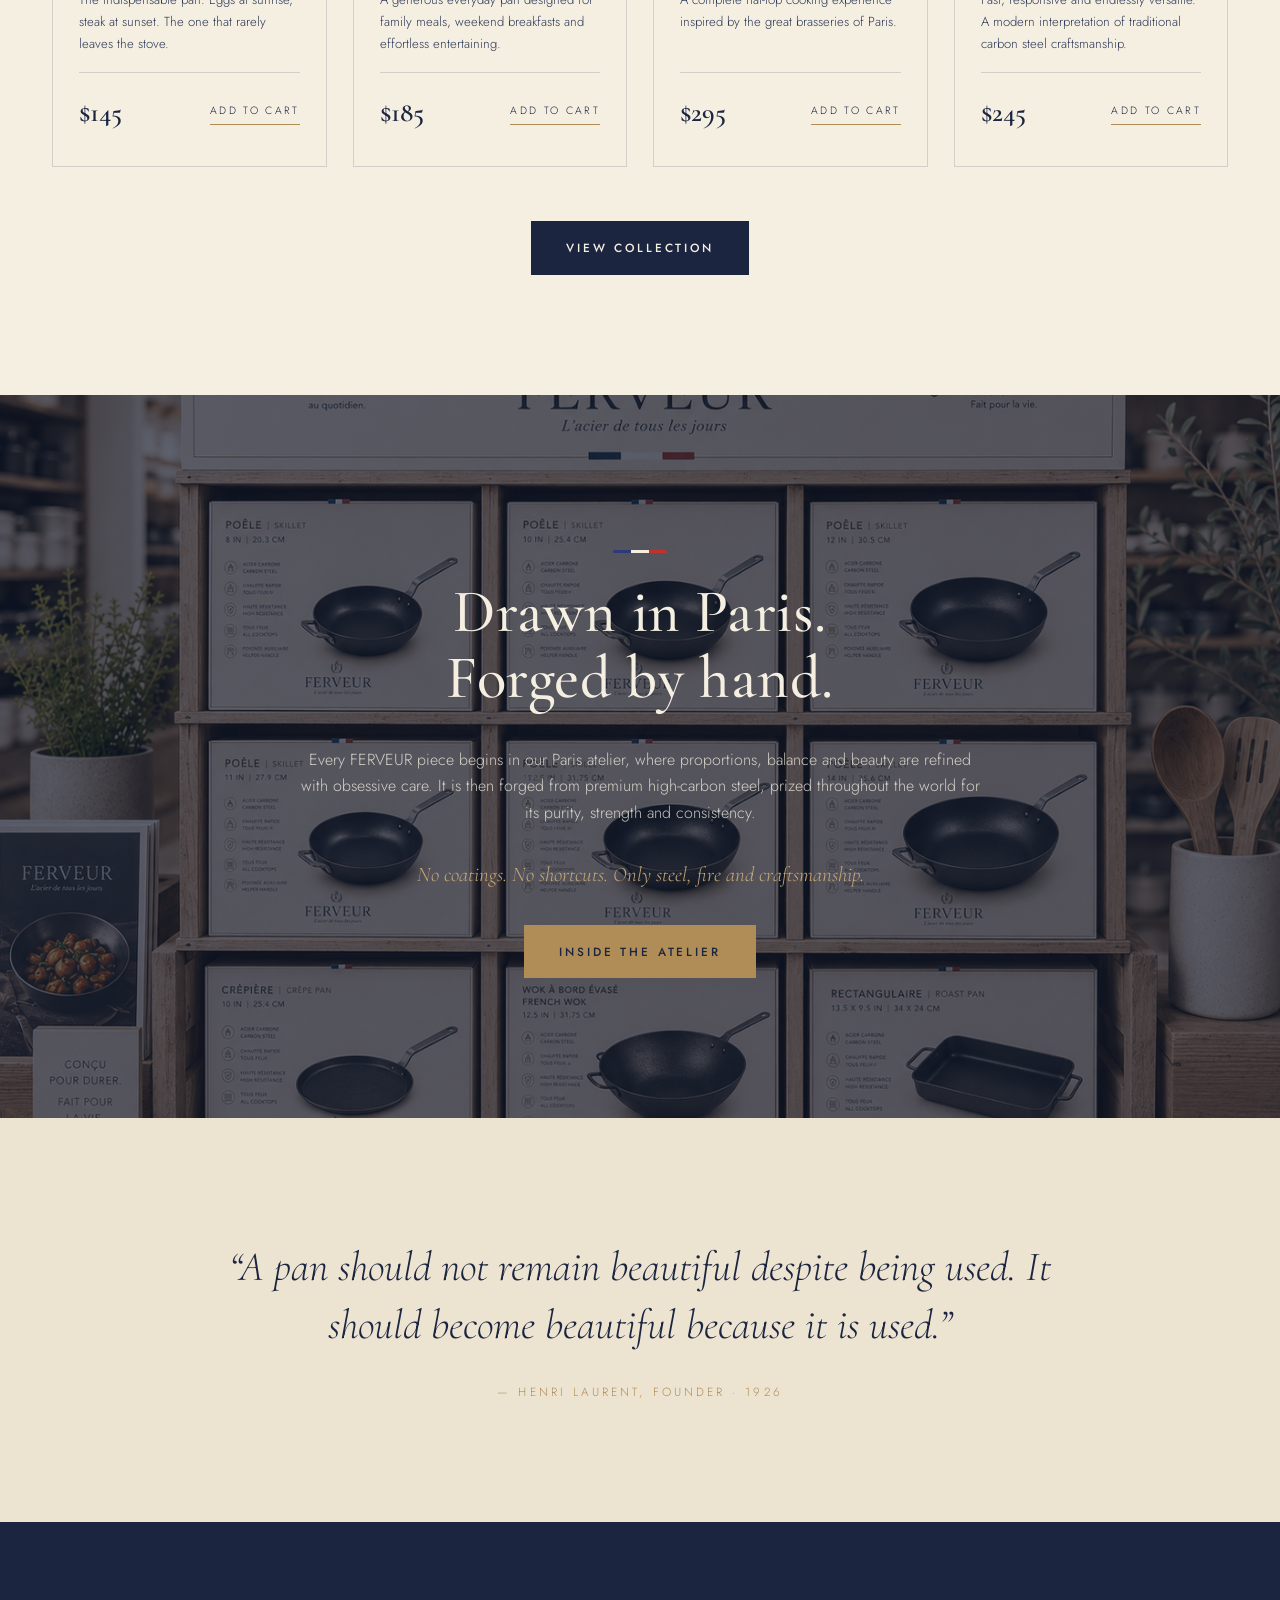
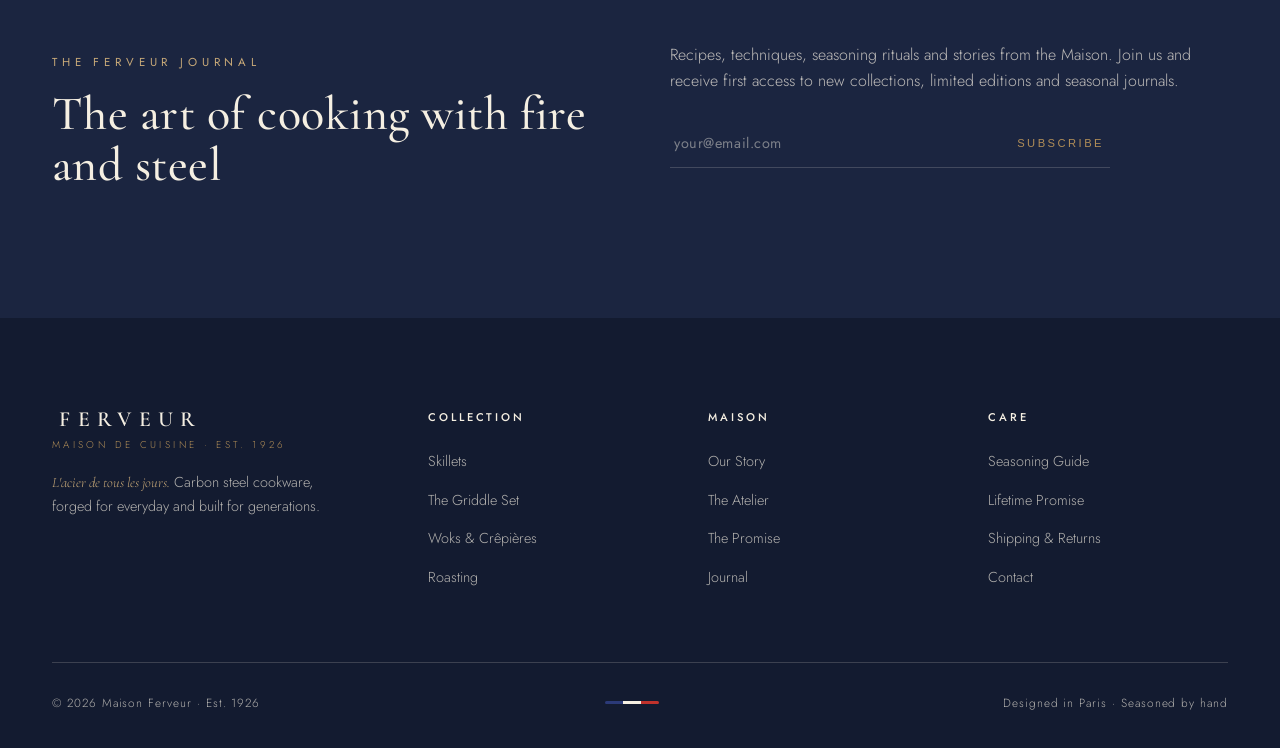
==== commit bc036850: "Revert "Add individual product illustrations for each item" This reverts commit 962a0b85f4eae41d716f" ====
--- a/index.html
+++ b/index.html
@@ -141,7 +141,7 @@
     <div class="grid grid--4 reveal d1" style="margin-top:60px;">
 
       <article class="card">
-        <div class="card__media"><img src="assets/img/products/skillet-10.svg" alt="Ferveur 10 inch carbon steel skillet" /><span class="card__badge">Bestseller</span></div>
+        <div class="card__media"><img src="assets/img/box-skillet.png" alt="Ferveur 10 inch skillet" /><span class="card__badge">Bestseller</span></div>
         <div class="card__body">
           <span class="card__fr">Poêle · 25 cm</span>
           <h3>10″ Skillet</h3>
@@ -151,7 +151,7 @@
       </article>
 
       <article class="card">
-        <div class="card__media"><img src="assets/img/products/skillet-12.svg" alt="Ferveur 12.5 inch carbon steel skillet" /></div>
+        <div class="card__media"><img src="assets/img/hero-catalog.png" alt="Ferveur 12.5 inch skillet" /></div>
         <div class="card__body">
           <span class="card__fr">Poêle · 31.75 cm</span>
           <h3>12.5″ Skillet</h3>
@@ -161,7 +161,7 @@
       </article>
 
       <article class="card">
-        <div class="card__media"><img src="assets/img/products/griddle.svg" alt="Ferveur carbon steel griddle / grill pan" /><span class="card__badge">Complete Set</span></div>
+        <div class="card__media"><img src="assets/img/griddle-set.jpeg" alt="Ferveur 6-piece carbon steel griddle set" /><span class="card__badge">Complete Set</span></div>
         <div class="card__body">
           <span class="card__fr">Plancha · 6 Pièces</span>
           <h3>The Griddle Set</h3>
@@ -171,7 +171,7 @@
       </article>
 
       <article class="card">
-        <div class="card__media"><img src="assets/img/products/wok.svg" alt="Ferveur carbon steel French wok" /><span class="card__badge">New</span></div>
+        <div class="card__media"><img src="assets/img/catalog-range.png" alt="Ferveur French wok with flared edge" /><span class="card__badge">New</span></div>
         <div class="card__body">
           <span class="card__fr">Wok à bord évasé</span>
           <h3>The French Wok</h3>
--- a/assets/css/style.css
+++ b/assets/css/style.css
@@ -210,7 +210,7 @@
   display:flex; flex-direction:column; transition:transform .5s var(--ease), box-shadow .5s var(--ease);
 }
 .card:hover{ transform:translateY(-8px); box-shadow:var(--shadow); }
-.card__media{ position:relative; aspect-ratio:4/3.4; overflow:hidden; background:linear-gradient(160deg,#f7f1e6,#e9dfca); }
+.card__media{ position:relative; aspect-ratio:4/3.4; overflow:hidden; background:var(--ink-deep); }
 .card__media img{ width:100%; height:100%; object-fit:cover; transition:transform 1.1s var(--ease); }
 .card:hover .card__media img{ transform:scale(1.06); }
 .card__badge{
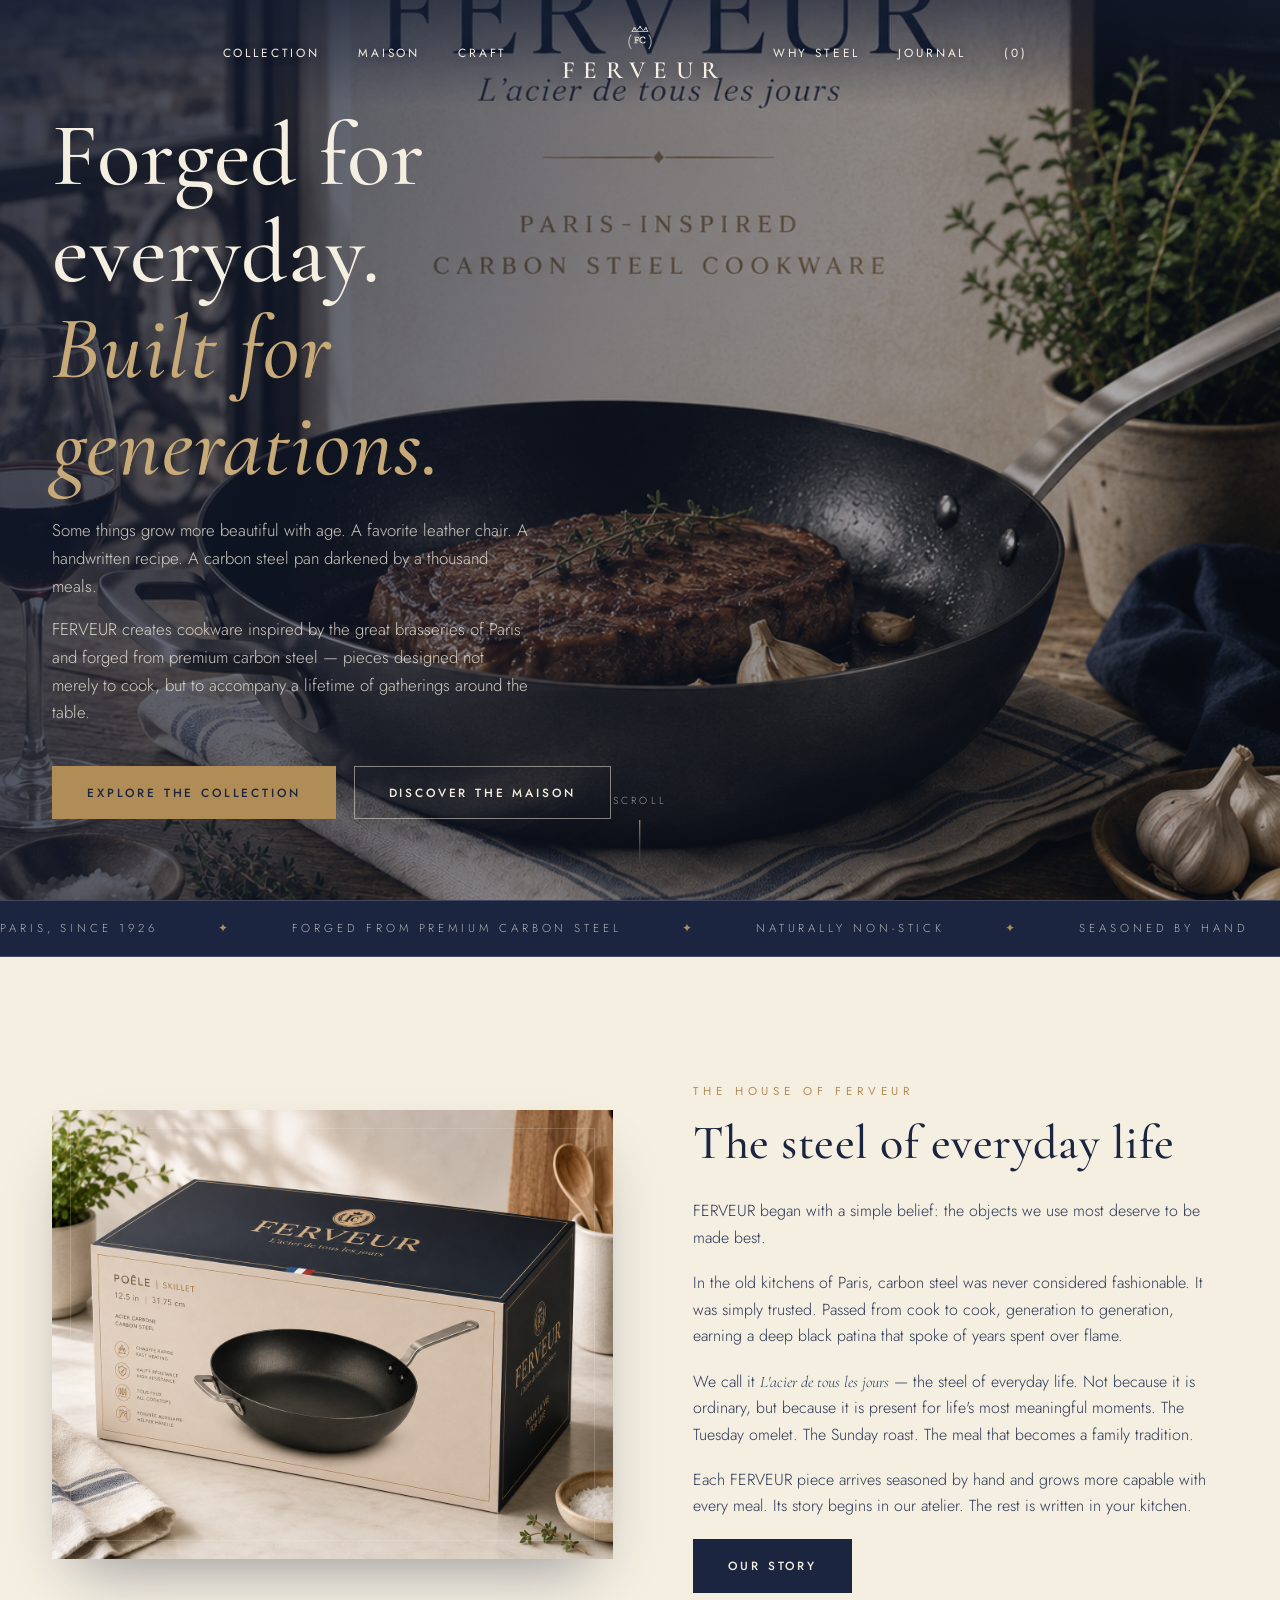
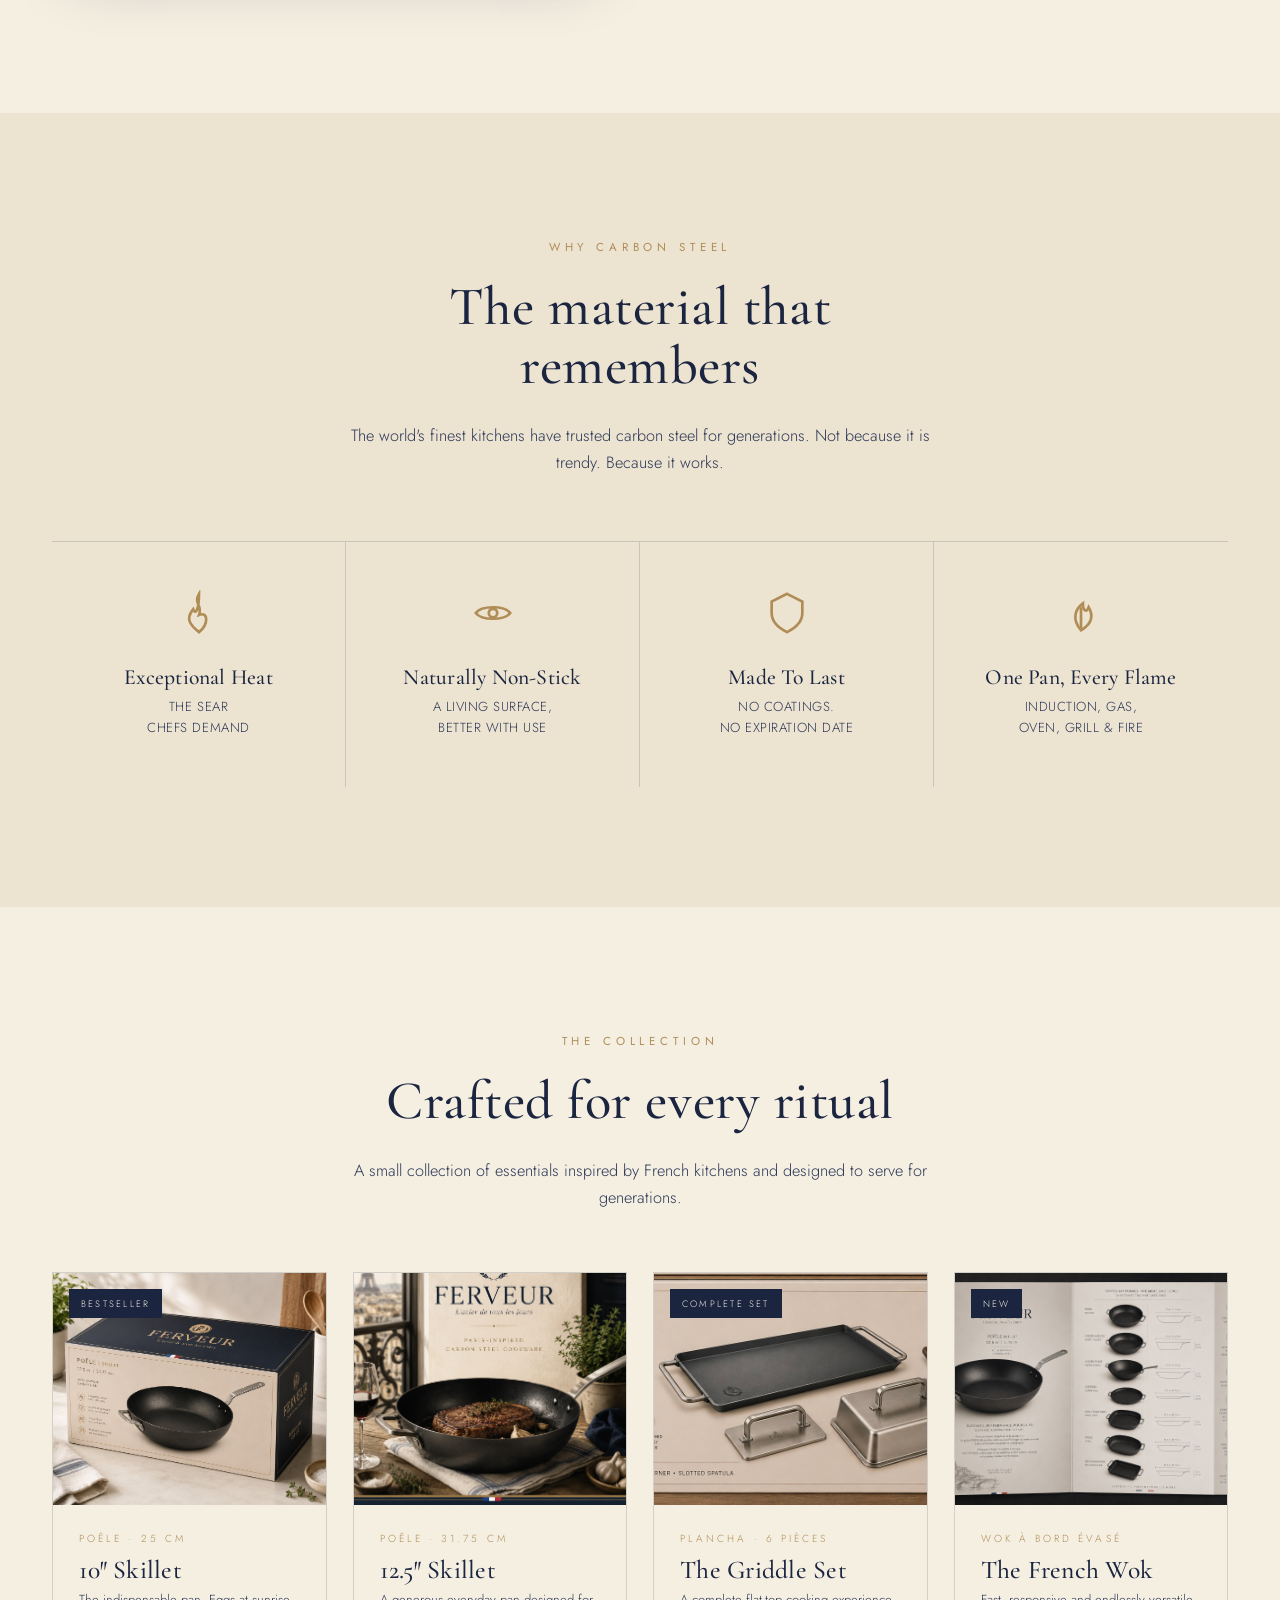
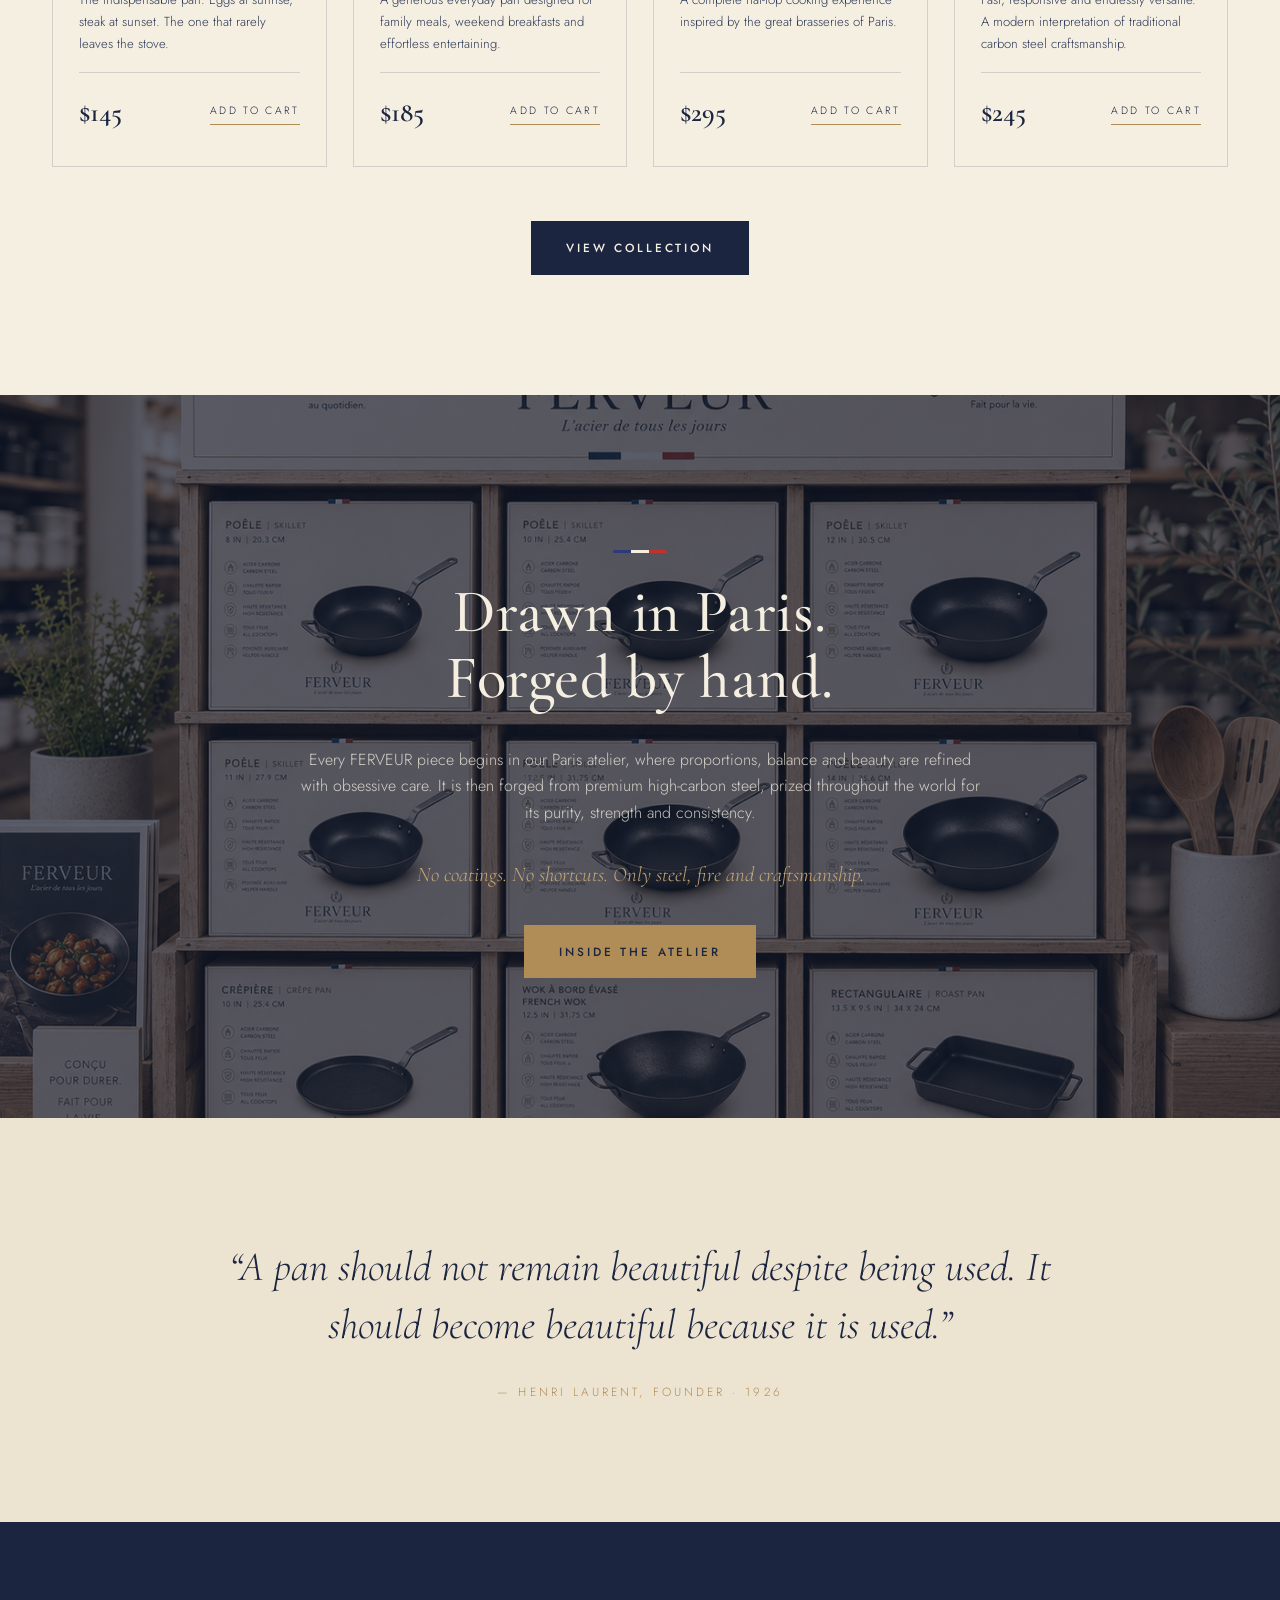
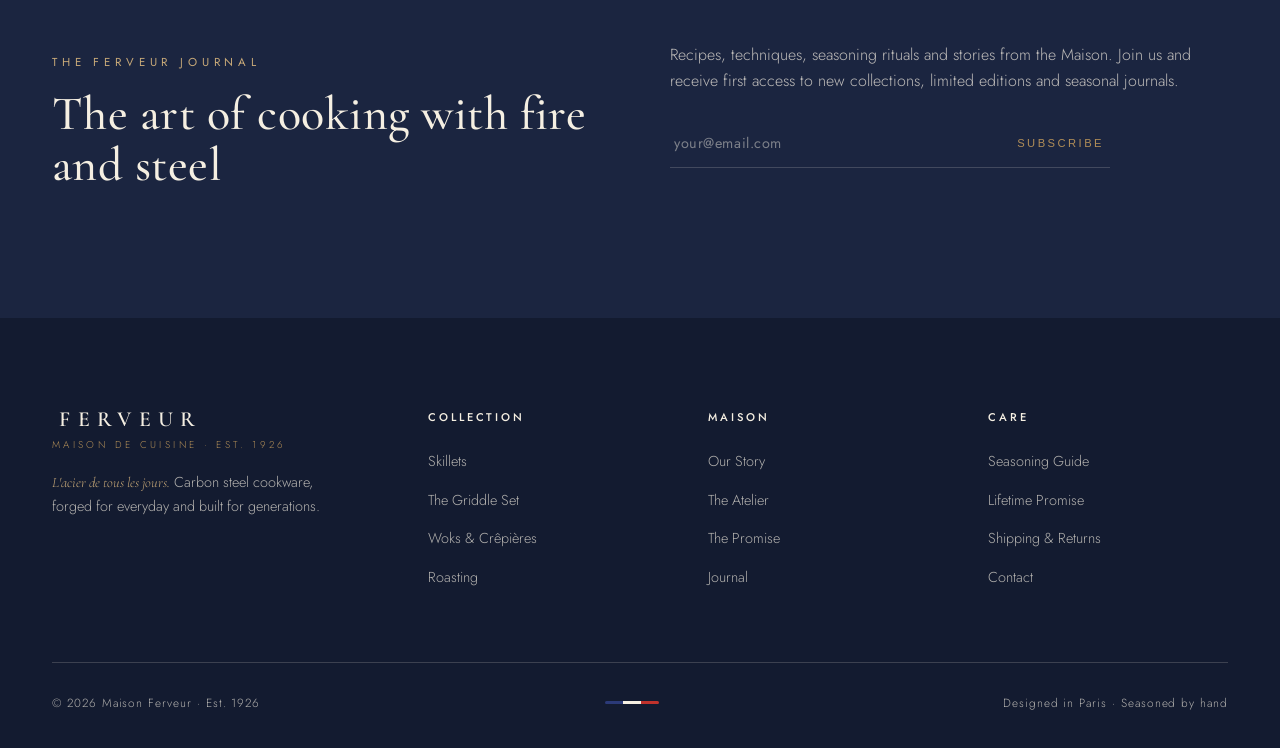
==== commit cf2de923: "Remove Maison Ferveur eyebrow line from home hero https://claude.ai/code/session_01SmbFgpaAekEWS1FUm" ====
--- a/index.html
+++ b/index.html
@@ -53,7 +53,6 @@
   <div class="hero__media"><img src="assets/img/hero-catalog.png" alt="Ferveur carbon steel skillet searing a steak by a Paris window" /></div>
   <div class="wrap">
     <div class="hero__inner">
-      <span class="eyebrow">Maison Ferveur · Paris · Est. 1926</span>
       <h1>Forged for everyday.<br/><em>Built for generations.</em></h1>
       <p class="hero__lede">Some things grow more beautiful with age. A favorite leather chair. A handwritten recipe. A carbon steel pan darkened by a thousand meals.</p>
       <p class="hero__lede" style="margin-top:-1.4rem;">FERVEUR creates cookware inspired by the great brasseries of Paris and forged from premium carbon steel — pieces designed not merely to cook, but to accompany a lifetime of gatherings around the table.</p>
